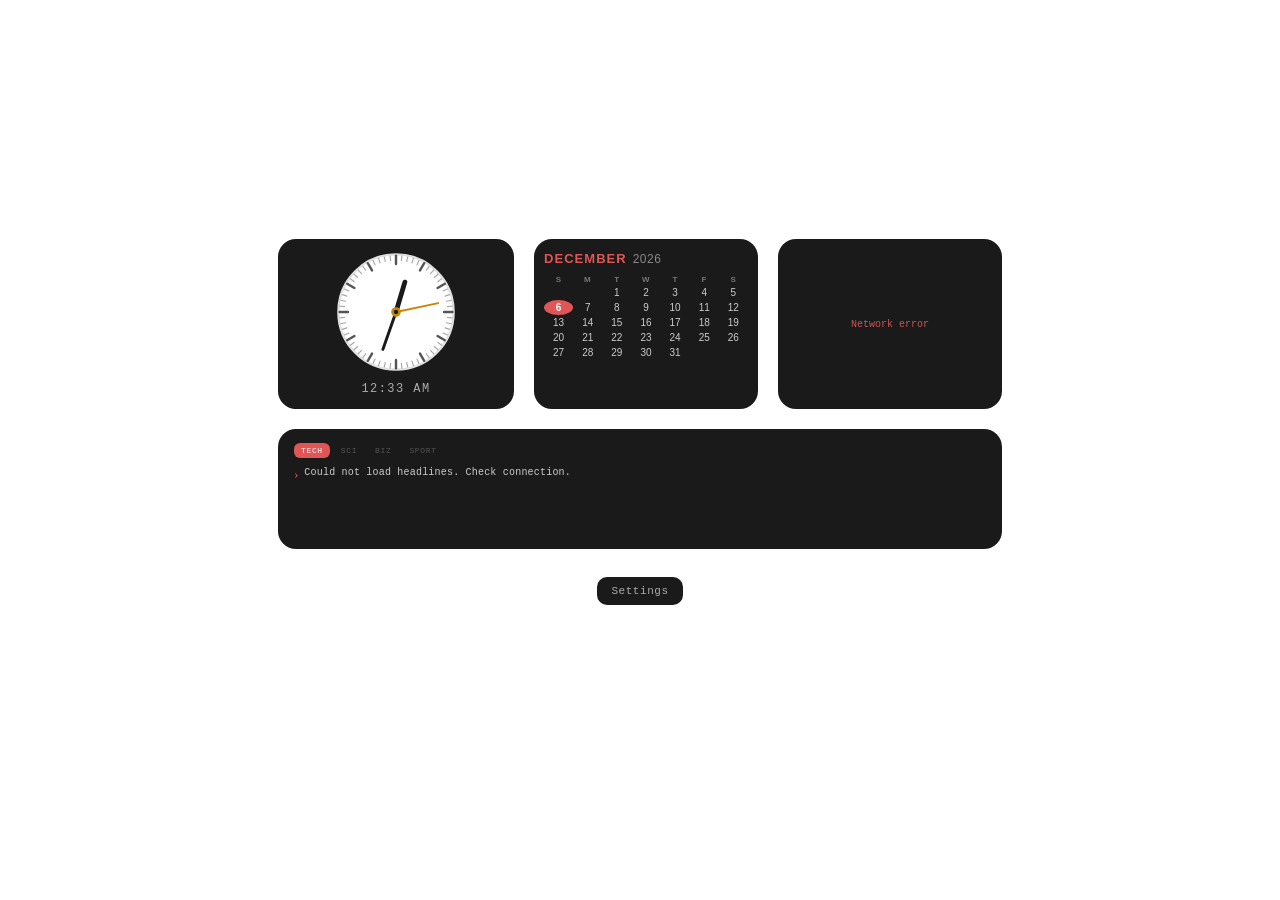
==== dash.html @ 5cb24da2 "Update dash.html" ====
<!doctype html>
<html lang="en">
<head>
<meta charset="UTF-8">
<meta name="viewport" content="width=device-width, initial-scale=1.0, maximum-scale=1.0, user-scalable=no">
<title>Kindle Dashboard</title>
<style>
  * { margin: 0; padding: 0; -webkit-box-sizing: border-box; box-sizing: border-box; }

  body {
    background: #ffffff;
    font-family: Georgia, 'Times New Roman', serif;
    min-height: 100%;
    overflow: hidden;
  }

  /* Rotation wrapper */
  #rotation-wrapper {
    width: 100%;
    height: 100%;
    display: -webkit-box;
    display: -webkit-flex;
    display: flex;
    -webkit-box-align: center;
    -webkit-align-items: center;
    align-items: center;
    -webkit-box-pack: center;
    -webkit-justify-content: center;
    justify-content: center;
  }

  #rotation-wrapper.rotate-90  { -webkit-transform: rotate(90deg);  transform: rotate(90deg); }
  #rotation-wrapper.rotate-180 { -webkit-transform: rotate(180deg); transform: rotate(180deg); }
  #rotation-wrapper.rotate-270 { -webkit-transform: rotate(270deg); transform: rotate(270deg); }

  /* Grid layout — use table-based fallback friendly display */
  .dashboard {
    display: -webkit-box;
    display: -webkit-flex;
    display: flex;
    -webkit-flex-wrap: wrap;
    flex-wrap: wrap;
    gap: 20px;
    padding: 18px 18px 70px 18px;
    max-width: 760px;
    width: 100%;
  }

  /* Top row: 3 equal cards */
  .top-row {
    display: -webkit-box;
    display: -webkit-flex;
    display: flex;
    -webkit-flex-direction: row;
    flex-direction: row;
    gap: 20px;
    width: 100%;
  }

  /* Card base */
  .card {
    background: #1a1a1a;
    border-radius: 18px;
    padding: 16px;
    display: -webkit-box;
    display: -webkit-flex;
    display: flex;
    -webkit-flex-direction: column;
    flex-direction: column;
    -webkit-box-align: center;
    -webkit-align-items: center;
    align-items: center;
    -webkit-box-pack: center;
    -webkit-justify-content: center;
    justify-content: center;
    color: #ffffff;
    position: relative;
    overflow: hidden;
  }

  /* ============ CLOCK ============ */
  .clock-card {
    -webkit-box-flex: 1;
    -webkit-flex: 1 1 0;
    flex: 1 1 0;
    /* fixed height instead of aspect-ratio (not supported on Kindle WebKit) */
    height: 170px;
  }

  .clock-face {
    width: 120px;
    height: 120px;
    position: relative;
  }

  .clock-face svg {
    width: 120px;
    height: 120px;
    display: block;
  }

  .time-label {
    margin-top: 10px;
    font-size: 12px;
    letter-spacing: 0.12em;
    color: #aaaaaa;
    font-family: 'Courier New', monospace;
  }

  /* ============ CALENDAR ============ */
  .calendar-card {
    -webkit-box-flex: 1;
    -webkit-flex: 1 1 0;
    flex: 1 1 0;
    height: 170px;
    padding: 12px 10px;
    -webkit-box-align: start;
    -webkit-align-items: flex-start;
    align-items: flex-start;
    -webkit-box-pack: start;
    -webkit-justify-content: flex-start;
    justify-content: flex-start;
  }

  .cal-header {
    display: -webkit-box;
    display: -webkit-flex;
    display: flex;
    -webkit-box-align: baseline;
    -webkit-align-items: baseline;
    align-items: baseline;
    gap: 6px;
    margin-bottom: 8px;
    width: 100%;
  }
  .cal-month {
    font-size: 13px;
    font-weight: bold;
    color: #e05555;
    letter-spacing: 0.08em;
    font-family: Helvetica, Arial, sans-serif;
  }
  .cal-year {
    font-size: 12px;
    color: #888888;
    letter-spacing: 0.04em;
    font-family: Helvetica, Arial, sans-serif;
    font-weight: 300;
  }

  .cal-grid {
    display: -webkit-box;
    display: -webkit-flex;
    display: flex;
    -webkit-flex-wrap: wrap;
    flex-wrap: wrap;
    width: 100%;
  }
  .cal-day-name {
    width: 14.28%;
    text-align: center;
    font-size: 8px;
    color: #777777;
    font-family: Helvetica, Arial, sans-serif;
    letter-spacing: 0.06em;
    padding: 1px 0;
    font-weight: 600;
  }
  .cal-day {
    width: 14.28%;
    text-align: center;
    font-size: 10px;
    color: #cccccc;
    font-family: Helvetica, Arial, sans-serif;
    padding: 2px 0;
    font-weight: 400;
  }
  .cal-day.today {
    background: #e05555;
    color: #ffffff;
    font-weight: bold;
    border-radius: 50%;
  }
  .cal-day.empty { color: transparent; }
  .cal-day.other-month { color: #444444; }

  /* ============ WEATHER ============ */
  .weather-card {
    -webkit-box-flex: 1;
    -webkit-flex: 1 1 0;
    flex: 1 1 0;
    height: 170px;
    gap: 4px;
    padding: 12px 10px;
  }

  .weather-city {
    font-size: 10px;
    color: #888888;
    letter-spacing: 0.08em;
    text-transform: uppercase;
    font-family: 'Courier New', monospace;
    text-align: center;
  }
  /* ASCII-art weather icon — works on all renderers */
  .weather-icon {
    font-size: 22px;
    line-height: 1;
    margin: 3px 0;
    font-family: 'Courier New', monospace;
    color: #ffffff;
    text-align: center;
    letter-spacing: -0.05em;
  }
  .weather-temp {
    font-size: 26px;
    font-weight: bold;
    color: #ffffff;
    font-family: Georgia, serif;
    letter-spacing: -0.02em;
  }
  .weather-desc {
    font-size: 9px;
    color: #aaaaaa;
    text-align: center;
    font-family: 'Courier New', monospace;
    letter-spacing: 0.05em;
    text-transform: uppercase;
  }
  .weather-meta {
    display: -webkit-box;
    display: -webkit-flex;
    display: flex;
    -webkit-flex-wrap: wrap;
    flex-wrap: wrap;
    gap: 4px;
    margin-top: 4px;
    width: 100%;
  }
  .weather-meta-item {
    -webkit-box-flex: 1;
    -webkit-flex: 1 1 40%;
    flex: 1 1 40%;
    font-size: 8px;
    color: #dbdbdb;
    font-family: 'Courier New', monospace;
    text-align: center;
    letter-spacing: 0.03em;
    background: #222222;
    border-radius: 6px;
    padding: 4px 3px;
  }
  .weather-meta-item.full {
    -webkit-box-flex: 1;
    -webkit-flex: 1 1 100%;
    flex: 1 1 100%;
  }
  .weather-meta-item span {
    display: block;
    color: #cccccc;
    font-size: 9px;
    margin-top: 1px;
  }
  .weather-loading, .weather-error {
    font-size: 10px;
    color: #666;
    font-family: 'Courier New', monospace;
    text-align: center;
  }
  .weather-error { color: #cc5555; }

  /* ============ NEWS PANEL ============ */
  .news-card {
    width: 100%;
    border-radius: 18px;
    background: #1a1a1a;
    padding: 14px 16px;
    display: -webkit-box;
    display: -webkit-flex;
    display: flex;
    -webkit-flex-direction: column;
    flex-direction: column;
    gap: 8px;
    min-height: 120px;
    position: relative;
    overflow: hidden;
  }

  .news-header {
    display: -webkit-box;
    display: -webkit-flex;
    display: flex;
    -webkit-box-align: center;
    -webkit-align-items: center;
    align-items: center;
    -webkit-box-pack: justify;
    -webkit-justify-content: space-between;
    justify-content: space-between;
    width: 100%;
  }

  .news-category-tabs {
    display: -webkit-box;
    display: -webkit-flex;
    display: flex;
    gap: 4px;
    -webkit-flex-wrap: wrap;
    flex-wrap: wrap;
  }

  .news-tab {
    font-family: 'Courier New', monospace;
    font-size: 8px;
    letter-spacing: 0.08em;
    text-transform: uppercase;
    padding: 3px 7px;
    border-radius: 6px;
    color: #555;
    cursor: pointer;
    border: none;
    background: transparent;
    -webkit-appearance: none;
    appearance: none;
    -webkit-tap-highlight-color: transparent;
  }
  .news-tab.active {
    background: #e05555;
    color: #fff;
  }

  .news-countdown {
    font-family: 'Courier New', monospace;
    font-size: 9px;
    color: #444;
    letter-spacing: 0.06em;
  }

  .news-items {
    display: -webkit-box;
    display: -webkit-flex;
    display: flex;
    -webkit-flex-direction: column;
    flex-direction: column;
    gap: 6px;
    -webkit-box-flex: 1;
    -webkit-flex: 1;
    flex: 1;
  }

  /* No opacity/transform animation — Kindle e-ink renders transitions poorly */
  .news-item {
    display: -webkit-box;
    display: -webkit-flex;
    display: flex;
    -webkit-box-align: start;
    -webkit-align-items: flex-start;
    align-items: flex-start;
    gap: 6px;
  }

  .news-bullet {
    font-size: 13px;
    color: #e05555;
    margin-top: 0px;
    -webkit-flex-shrink: 0;
    flex-shrink: 0;
  }

  .news-text {
    font-family: 'Courier New', monospace;
    font-size: 10px;
    color: #cccccc;
    line-height: 1.4;
    letter-spacing: 0.02em;
  }

  .news-source {
    font-size: 9px;
    color: #555;
    margin-left: 3px;
  }

  .news-status {
    font-family: 'Courier New', monospace;
    font-size: 10px;
    color: #555;
    text-align: center;
    padding: 8px 0;
    letter-spacing: 0.05em;
  }

  .news-progress {
    position: absolute;
    bottom: 0;
    left: 0;
    height: 2px;
    background: #e05555;
    width: 0%;
    border-radius: 0 0 0 18px;
  }

  /* ============ SETTINGS BAR ============ */
  /* position:fixed is broken on Kindle — use sticky in flow instead */
  .settings-bar {
    width: 100%;
    display: -webkit-box;
    display: -webkit-flex;
    display: flex;
    gap: 8px;
    -webkit-box-align: center;
    -webkit-align-items: center;
    align-items: center;
    -webkit-box-pack: center;
    -webkit-justify-content: center;
    justify-content: center;
    padding: 8px 0 4px 0;
  }

  .settings-btn {
    background: #1a1a1a;
    border: none;
    border-radius: 10px;
    color: #aaaaaa;
    font-family: 'Courier New', monospace;
    font-size: 11px;
    padding: 8px 14px;
    cursor: pointer;
    letter-spacing: 0.05em;
    -webkit-appearance: none;
    appearance: none;
    -webkit-tap-highlight-color: transparent;
  }

  /* Settings panel */
  .settings-panel {
    display: none;
    position: absolute;
    top: 0; left: 0; right: 0; bottom: 0;
    background: rgba(0,0,0,0.85);
    z-index: 100;
    -webkit-box-align: center;
    -webkit-align-items: center;
    align-items: center;
    -webkit-box-pack: center;
    -webkit-justify-content: center;
    justify-content: center;
  }
  .settings-panel.open { display: -webkit-box; display: -webkit-flex; display: flex; }

  .settings-box {
    background: #1a1a1a;
    border-radius: 16px;
    padding: 22px 24px;
    min-width: 260px;
    max-width: 320px;
    color: #cccccc;
    font-family: 'Courier New', monospace;
    display: -webkit-box;
    display: -webkit-flex;
    display: flex;
    -webkit-flex-direction: column;
    flex-direction: column;
    gap: 14px;
    max-height: 85%;
    overflow-y: auto;
    -webkit-overflow-scrolling: touch;
  }
  .settings-box h2 {
    font-size: 13px;
    letter-spacing: 0.1em;
    color: #ffffff;
    text-transform: uppercase;
    margin-bottom: 2px;
    font-family: Georgia, serif;
  }
  .settings-box label {
    font-size: 10px;
    letter-spacing: 0.07em;
    color: #777;
    text-transform: uppercase;
    display: block;
    margin-bottom: 4px;
  }
  .settings-box input, .settings-box select {
    width: 100%;
    background: #2a2a2a;
    border: 1px solid #333;
    border-radius: 7px;
    color: #cccccc;
    font-family: 'Courier New', monospace;
    font-size: 13px;
    padding: 7px 10px;
    outline: none;
    -webkit-appearance: none;
    appearance: none;
  }
  .settings-save {
    background: #e05555;
    border: none;
    border-radius: 8px;
    color: #fff;
    font-family: 'Courier New', monospace;
    font-size: 12px;
    letter-spacing: 0.08em;
    padding: 9px;
    cursor: pointer;
    text-transform: uppercase;
    width: 100%;
    -webkit-appearance: none;
    appearance: none;
  }
  .settings-close {
    background: #2a2a2a;
    border: none;
    border-radius: 8px;
    color: #aaa;
    font-family: 'Courier New', monospace;
    font-size: 12px;
    letter-spacing: 0.06em;
    padding: 9px;
    cursor: pointer;
    text-transform: uppercase;
    width: 100%;
    -webkit-appearance: none;
    appearance: none;
  }
  .settings-row {
    display: -webkit-box;
    display: -webkit-flex;
    display: flex;
    gap: 8px;
  }
  .settings-row > * { -webkit-box-flex: 1; -webkit-flex: 1; flex: 1; }

</style>
</head>
<body>

<!-- Wrap everything in a scrollable container so position:fixed isn't needed -->
<div id="page-wrap" style="display:-webkit-flex;display:flex;-webkit-flex-direction:column;flex-direction:column;min-height:100vh;-webkit-box-align:center;-webkit-align-items:center;align-items:center;-webkit-box-pack:center;-webkit-justify-content:center;justify-content:center;">

  <div id="rotation-wrapper">
    <div class="dashboard">

      <div class="top-row">

        <!-- CLOCK -->
        <div class="card clock-card">
          <div class="clock-face" id="clockFace">
            <svg id="clockSvg" viewBox="0 0 100 100" xmlns="http://www.w3.org/2000/svg">
              <circle cx="50" cy="50" r="48" fill="#ffffff" stroke="#e0e0e0" stroke-width="2"/>
              <g id="tickGroup"></g>
              <line id="hourHand"   x1="50" y1="50" x2="50" y2="24" stroke="#1a1a1a" stroke-width="4"   stroke-linecap="round"/>
              <line id="minuteHand" x1="50" y1="50" x2="50" y2="17" stroke="#1a1a1a" stroke-width="2.5" stroke-linecap="round"/>
              <line id="secondHand" x1="50" y1="50" x2="50" y2="14" stroke="#c8860a" stroke-width="1.5" stroke-linecap="round"/>
              <circle cx="50" cy="50" r="4"   fill="#c8860a"/>
              <circle cx="50" cy="50" r="1.8" fill="#1a1a1a"/>
            </svg>
          </div>
          <div class="time-label" id="timeLabel">--:-- --</div>
        </div>

        <!-- CALENDAR -->
        <div class="card calendar-card" id="calendarCard"></div>

        <!-- WEATHER -->
        <div class="card weather-card" id="weatherCard">
          <div class="weather-loading">Loading weather...</div>
        </div>

      </div><!-- /top-row -->

      <!-- NEWS PANEL -->
      <div class="news-card" id="newsCard">
        <div class="news-header">
          <div class="news-category-tabs" id="newsTabs">
            <button class="news-tab active" data-cat="tech">TECH</button>
            <button class="news-tab" data-cat="science">SCI</button>
            <button class="news-tab" data-cat="business">BIZ</button>
            <button class="news-tab" data-cat="sports">SPORT</button>
          </div>
        </div>
        <div class="news-items" id="newsItems">
          <div class="news-status">Loading headlines...</div>
        </div>
        <div class="news-progress" id="newsProgress"></div>
      </div>

      <!-- Settings bar (in-flow, not fixed) -->
      <div class="settings-bar">
        <button class="settings-btn" id="settingsOpenBtn">Settings</button>
      </div>

    </div><!-- /dashboard -->
  </div><!-- /rotation-wrapper -->

  <!-- Settings Panel — absolute inside page-wrap -->
  <div class="settings-panel" id="settingsPanel">
    <div class="settings-box">
      <h2>Dashboard Settings</h2>

      <div>
        <label>City Name</label>
        <input type="text" id="settingCity" placeholder="e.g. Atlanta" />
      </div>

      <div>
        <label>Temperature Unit</label>
        <select id="settingUnit">
          <option value="imperial">Fahrenheit (F)</option>
          <option value="metric">Celsius (C)</option>
        </select>
      </div>

      <div>
        <label>Timezone (UTC offset)</label>
        <select id="settingTimezone">
          <option value="-12">UTC-12 (Baker Island)</option>
          <option value="-11">UTC-11 (American Samoa)</option>
          <option value="-10">UTC-10 (Hawaii)</option>
          <option value="-9">UTC-9 (Alaska)</option>
          <option value="-8">UTC-8 (Pacific Time)</option>
          <option value="-7">UTC-7 (Mountain Time)</option>
          <option value="-6">UTC-6 (Central Time)</option>
          <option value="-5">UTC-5 (Eastern Time)</option>
          <option value="-4">UTC-4 (Atlantic / EDT)</option>
          <option value="-3">UTC-3 (Buenos Aires)</option>
          <option value="-2">UTC-2 (Mid-Atlantic)</option>
          <option value="-1">UTC-1 (Azores)</option>
          <option value="0">UTC+0 (London / GMT)</option>
          <option value="1">UTC+1 (Paris / Berlin)</option>
          <option value="2">UTC+2 (Athens / Cairo)</option>
          <option value="3">UTC+3 (Moscow / Riyadh)</option>
          <option value="3.5">UTC+3:30 (Tehran)</option>
          <option value="4">UTC+4 (Dubai / Baku)</option>
          <option value="4.5">UTC+4:30 (Kabul)</option>
          <option value="5">UTC+5 (Karachi)</option>
          <option value="5.5">UTC+5:30 (India / IST)</option>
          <option value="5.75">UTC+5:45 (Nepal)</option>
          <option value="6">UTC+6 (Dhaka)</option>
          <option value="6.5">UTC+6:30 (Yangon)</option>
          <option value="7">UTC+7 (Bangkok)</option>
          <option value="8">UTC+8 (China / Singapore)</option>
          <option value="9">UTC+9 (Tokyo / Seoul)</option>
          <option value="9.5">UTC+9:30 (Adelaide)</option>
          <option value="10">UTC+10 (Sydney)</option>
          <option value="11">UTC+11 (Solomon Islands)</option>
          <option value="12">UTC+12 (Auckland / Fiji)</option>
        </select>
      </div>

      <div>
        <label>Page Rotation</label>
        <select id="settingRotation">
          <option value="0">Normal (0 deg)</option>
          <option value="90">90 deg Clockwise</option>
          <option value="180">Upside Down (180 deg)</option>
          <option value="270">90 deg Counter-Clockwise</option>
        </select>
      </div>

      <br>
      <div class="settings-row">
        <button class="settings-save" id="settingsSaveBtn">Save</button>
        <button class="settings-close" id="settingsCloseBtn">Cancel</button>
      </div>
    </div>
  </div>

</div><!-- /page-wrap -->

<script>
// ─── COMPAT HELPERS ──────────────────────────────────────────────────────────
// Avoid arrow functions and const/let where Kindle WebKit may choke.
// Use var everywhere, classic function declarations, no template literals.

// Safe localStorage wrapper (may be blocked on Kindle)
var storage = (function() {
  try {
    localStorage.setItem('__test__', '1');
    localStorage.removeItem('__test__');
    return localStorage;
  } catch(e) {
    // Fallback: in-memory store
    var mem = {};
    return {
      getItem: function(k) { return mem[k] !== undefined ? mem[k] : null; },
      setItem: function(k, v) { mem[k] = String(v); },
      removeItem: function(k) { delete mem[k]; }
    };
  }
})();

// ─── STORAGE ─────────────────────────────────────────────────────────────────
var STORAGE_KEY = 'kindle_dashboard_v2';

function loadPrefs() {
  try {
    var raw = storage.getItem(STORAGE_KEY);
    return raw ? JSON.parse(raw) : {};
  } catch(e) { return {}; }
}
function savePrefs(obj) {
  try { storage.setItem(STORAGE_KEY, JSON.stringify(obj)); } catch(e) {}
}

var prefs = loadPrefs();
if (!prefs.city)              prefs.city     = 'Atlanta';
if (!prefs.unit)              prefs.unit     = 'imperial';
if (!prefs.rotation)          prefs.rotation = '0';
if (prefs.tzOffset === undefined) prefs.tzOffset = -5;

// ─── SETTINGS UI ─────────────────────────────────────────────────────────────
function openSettings() {
  document.getElementById('settingCity').value     = prefs.city;
  document.getElementById('settingUnit').value     = prefs.unit;
  document.getElementById('settingRotation').value = prefs.rotation;
  document.getElementById('settingTimezone').value = String(prefs.tzOffset);
  document.getElementById('settingsPanel').className = 'settings-panel open';
}
function closeSettings() {
  document.getElementById('settingsPanel').className = 'settings-panel';
}
function saveSettings() {
  prefs.city     = document.getElementById('settingCity').value || 'Atlanta';
  prefs.unit     = document.getElementById('settingUnit').value;
  prefs.rotation = document.getElementById('settingRotation').value;
  prefs.tzOffset = parseFloat(document.getElementById('settingTimezone').value);
  savePrefs(prefs);
  closeSettings();
  applyRotation();
  fetchWeather();
}

document.getElementById('settingsOpenBtn').onclick  = openSettings;
document.getElementById('settingsSaveBtn').onclick  = saveSettings;
document.getElementById('settingsCloseBtn').onclick = closeSettings;

// ─── ROTATION ────────────────────────────────────────────────────────────────
var rotations = ['0','90','180','270'];
function applyRotation() {
  var w = document.getElementById('rotation-wrapper');
  w.className = '';
  if (prefs.rotation !== '0') w.className = 'rotate-' + prefs.rotation;
}

// ─── CLOCK ───────────────────────────────────────────────────────────────────
(function buildTicks() {
  var g = document.getElementById('tickGroup');
  for (var i = 0; i < 60; i++) {
    var angle = (i / 60) * 360;
    var isMajor = (i % 5 === 0);
    var rad = (angle - 90) * Math.PI / 180;
    var r1 = isMajor ? 40 : 43;
    var r2 = 47;
    var x1 = 50 + r1 * Math.cos(rad);
    var y1 = 50 + r1 * Math.sin(rad);
    var x2 = 50 + r2 * Math.cos(rad);
    var y2 = 50 + r2 * Math.sin(rad);
    var line = document.createElementNS('http://www.w3.org/2000/svg', 'line');
    line.setAttribute('x1', x1); line.setAttribute('y1', y1);
    line.setAttribute('x2', x2); line.setAttribute('y2', y2);
    line.setAttribute('stroke', isMajor ? '#555555' : '#aaaaaa');
    line.setAttribute('stroke-width', isMajor ? '2' : '1');
    line.setAttribute('stroke-linecap', 'round');
    g.appendChild(line);
  }
})();

function rotateHand(el, deg) {
  el.setAttribute('transform', 'rotate(' + deg + ' 50 50)');
}

function getAdjustedTime() {
  var now = new Date();
  var utcMs = now.getTime() + now.getTimezoneOffset() * 60000;
  var tzMs  = prefs.tzOffset * 3600000;
  return new Date(utcMs + tzMs);
}

function updateClock() {
  var now = getAdjustedTime();
  var s   = now.getSeconds();
  var m   = now.getMinutes();
  var h   = now.getHours() % 12;

  rotateHand(document.getElementById('secondHand'), s * 6);
  rotateHand(document.getElementById('minuteHand'), m * 6 + s * 0.1);
  rotateHand(document.getElementById('hourHand'),   h * 30 + m * 0.5);

  var hr = now.getHours();
  var ampm = hr >= 12 ? 'PM' : 'AM';
  if (hr > 12) hr -= 12;
  if (hr === 0) hr = 12;
  var mm = m < 10 ? '0' + m : String(m);
  document.getElementById('timeLabel').textContent = hr + ':' + mm + ' ' + ampm;
}

setInterval(updateClock, 1000);
updateClock();

// ─── CALENDAR ────────────────────────────────────────────────────────────────
function buildCalendar() {
  var now   = getAdjustedTime();
  var year  = now.getFullYear();
  var month = now.getMonth();
  var today = now.getDate();
  var monthNames = ['JANUARY','FEBRUARY','MARCH','APRIL','MAY','JUNE',
                    'JULY','AUGUST','SEPTEMBER','OCTOBER','NOVEMBER','DECEMBER'];
  var dayNames = ['S','M','T','W','T','F','S'];
  var firstDay  = new Date(year, month, 1).getDay();
  var daysInMonth = new Date(year, month + 1, 0).getDate();

  var html = '<div class="cal-header"><span class="cal-month">'
    + monthNames[month] + '</span><span class="cal-year">' + year + '</span></div>'
    + '<div class="cal-grid">';

  for (var di = 0; di < dayNames.length; di++) {
    html += '<div class="cal-day-name">' + dayNames[di] + '</div>';
  }
  for (var i = 0; i < firstDay; i++) {
    html += '<div class="cal-day empty"></div>';
  }
  for (var d = 1; d <= daysInMonth; d++) {
    html += '<div class="cal-day' + (d === today ? ' today' : '') + '">' + d + '</div>';
  }
  var remainder = (firstDay + daysInMonth) % 7;
  if (remainder > 0) {
    for (var j = 0; j < (7 - remainder); j++) {
      html += '<div class="cal-day other-month"></div>';
    }
  }
  html += '</div>';
  document.getElementById('calendarCard').innerHTML = html;
}
buildCalendar();

// ─── WEATHER ─────────────────────────────────────────────────────────────────
var API_KEY = '0264a07ef00385ae3a6ea69858c85c52';

// Text-based weather icons — emoji are unreliable on Kindle e-ink
var weatherIcons = {
  'Clear':        '☀️',
  'Clouds':       '☁️',
  'Rain':         '🌧️',
  'Drizzle':      '🌦️',
  'Thunderstorm': '⛈️',
  'Snow':         '❄️',
  'Mist':         '🌫️',
  'Fog':          '🌫️',
  'Haze':         '🌁',
  'Smoke':        '🌫️',
  'Dust':         '💨',
  'Sand':         '💨',
  'Ash':          '🌋',
  'Squall':       '💨',
  'Tornado':      '🌪️'
};

function fetchWeather() {
  var card = document.getElementById('weatherCard');
  var unit = prefs.unit;
  var unitSymbol = unit === 'imperial' ? 'F' : 'C';
  card.innerHTML = '<div class="weather-loading">Fetching weather...</div>';

  var url = 'https://api.openweathermap.org/data/2.5/weather?q='
    + encodeURIComponent(prefs.city)
    + '&appid=' + API_KEY
    + '&units=' + unit;

  var xhr = new XMLHttpRequest();
  xhr.open('GET', url, true);
  xhr.timeout = 15000;

  xhr.onreadystatechange = function() {
    if (xhr.readyState !== 4) return;
    if (xhr.status === 200) {
      try {
        var data = JSON.parse(xhr.responseText);
        var main = data.weather[0].main;
        var desc = data.weather[0].description;
        var temp = Math.round(data.main.temp);
        var feelsLike = Math.round(data.main.feels_like);
        var humidity = data.main.humidity;
        var windSpeed = Math.round(data.wind.speed);
        var wind = unit === 'imperial' ? (windSpeed + ' mph') : (windSpeed + ' m/s');
        var icon = weatherIcons[main] || '🌡️';
        card.innerHTML =
          '<div class="weather-city">' + data.name.toUpperCase() + '</div>' +
          '<div class="weather-icon">' + icon + '</div>' +
          '<div class="weather-temp">' + temp + '&deg;' + unitSymbol + '</div>' +
          '<div class="weather-desc">' + desc + '</div>' +
          '<div class="weather-meta">' +
            '<div class="weather-meta-item">FEELS LIKE<span>' + feelsLike + '&deg;' + unitSymbol + '</span></div>' +
            '<div class="weather-meta-item">HUMIDITY<span>' + humidity + '%</span></div>' +
            '<div class="weather-meta-item full">WIND<span>' + wind + '</span></div>' +
          '</div>';
      } catch(e) {
        card.innerHTML = '<div class="weather-error">Parse error</div>';
      }
    } else if (xhr.status === 404) {
      card.innerHTML = '<div class="weather-error">City not found</div>';
    } else if (xhr.status === 401) {
      card.innerHTML = '<div class="weather-error">Invalid API key</div>';
    } else {
      card.innerHTML = '<div class="weather-error">Error ' + xhr.status + '</div>';
    }
  };
  xhr.ontimeout = function() { card.innerHTML = '<div class="weather-error">Timed out</div>'; };
  xhr.onerror   = function() { card.innerHTML = '<div class="weather-error">Network error</div>'; };
  xhr.send();
}
fetchWeather();
setInterval(fetchWeather, 10 * 60 * 1000);

// ─── NEWS ─────────────────────────────────────────────────────────────────────
var NEWS_ROTATE_MS  = 5 * 60 * 1000;
var NEWS_CATEGORIES = ['tech', 'science', 'business', 'sports'];

var newsCache = {};
var newsCurrentCat = 'tech';
var newsRotateTimer = null;
var newsCatIndex = 0;
var newsCountdownInterval = null;
var newsRotateAt = 0;

var newsFeeds = {
  tech:     'https://news.google.com/rss/search?q=technology&hl=en-US&gl=US&ceid=US:en',
  science:  'https://news.google.com/rss/search?q=science&hl=en-US&gl=US&ceid=US:en',
  business: 'https://news.google.com/rss/search?q=business&hl=en-US&gl=US&ceid=US:en',
  sports:   'https://news.google.com/rss/search?q=sports&hl=en-US&gl=US&ceid=US:en'
};

// Manual XML item parser — DOMParser('text/xml') is unreliable on Kindle WebKit
function parseRssItems(xml) {
  var results = [];
  // Find all <item>...</item> blocks
  var itemRe = /<item[\s>][\s\S]*?<\/item>/gi;
  var items = xml.match(itemRe);
  if (!items) return results;
  for (var i = 0; i < Math.min(items.length, 4); i++) {
    var block = items[i];
    // Extract <title>...</title> (handles CDATA)
    var titleMatch = block.match(/<title>(?:<!\[CDATA\[)?([\s\S]*?)(?:\]\]>)?<\/title>/i);
    var raw = titleMatch ? titleMatch[1].replace(/&amp;/g,'&').replace(/&lt;/g,'<').replace(/&gt;/g,'>').replace(/&quot;/g,'"').trim() : 'Untitled';
    var dashIdx = raw.lastIndexOf(' - ');
    results.push({
      title:  dashIdx > 0 ? raw.slice(0, dashIdx) : raw,
      source: dashIdx > 0 ? raw.slice(dashIdx + 3) : ''
    });
  }
  return results;
}

// XHR-based fetch with two CORS proxies; no async/await
function fetchWithProxyXhr(feedUrl, callback) {
  var encoded = encodeURIComponent(feedUrl);
  var proxies = [
    { url: 'https://api.allorigins.win/get?url=' + encoded, json: true },
    { url: 'https://corsproxy.io/?url=' + encoded,          json: false }
  ];
  var tried = 0;

  function tryNext() {
    if (tried >= proxies.length) { callback(null); return; }
    var proxy = proxies[tried++];
    var xhr = new XMLHttpRequest();
    xhr.open('GET', proxy.url, true);
    xhr.timeout = 12000;
    xhr.onreadystatechange = function() {
      if (xhr.readyState !== 4) return;
      if (xhr.status === 200) {
        var text = xhr.responseText;
        try {
          if (proxy.json) {
            var data = JSON.parse(text);
            if (data && data.contents) { callback(data.contents); return; }
          } else {
            if (text.indexOf('<rss') !== -1 || text.indexOf('<feed') !== -1) {
              callback(text); return;
            }
          }
        } catch(e) {}
        tryNext();
      } else {
        tryNext();
      }
    };
    xhr.ontimeout = tryNext;
    xhr.onerror   = tryNext;
    xhr.send();
  }
  tryNext();
}

function fetchNewsCategory(cat, callback) {
  if (newsCache[cat]) { callback(newsCache[cat]); return; }

  fetchWithProxyXhr(newsFeeds[cat], function(xml) {
    if (!xml) {
      callback([{ title: 'Could not load headlines. Check connection.', source: '' }]);
      return;
    }
    var headlines = parseRssItems(xml);
    if (headlines.length === 0) {
      headlines = [{ title: 'No headlines available right now.', source: '' }];
    }
    newsCache[cat] = headlines;
    callback(headlines);
  });
}

function renderNewsItems(headlines) {
  var container = document.getElementById('newsItems');
  if (!headlines || headlines.length === 0) {
    container.innerHTML = '<div class="news-status">No headlines available</div>';
    return;
  }
  var html = '';
  for (var i = 0; i < headlines.length; i++) {
    var h = headlines[i];
    var title  = typeof h === 'object' ? h.title  : h;
    var source = typeof h === 'object' ? h.source : '';
    html += '<div class="news-item">'
      + '<span class="news-bullet">&#8250;</span>'
      + '<span class="news-text">' + title
      + (source ? '<span class="news-source">-- ' + source + '</span>' : '')
      + '</span></div>';
  }
  container.innerHTML = html;
}

function showNewsCategory(cat) {
  newsCurrentCat = cat;

  // Update tab UI
  var tabs = document.getElementById('newsTabs').getElementsByTagName('button');
  for (var i = 0; i < tabs.length; i++) {
    tabs[i].className = tabs[i].getAttribute('data-cat') === cat
      ? 'news-tab active' : 'news-tab';
  }

  if (!newsCache[cat]) {
    document.getElementById('newsItems').innerHTML =
      '<div class="news-status">Fetching ' + cat + ' headlines...</div>';
  }

  fetchNewsCategory(cat, function(headlines) {
    if (newsCurrentCat === cat) renderNewsItems(headlines);
  });
}

function startNewsRotation() {
  if (newsRotateTimer)       clearInterval(newsRotateTimer);
  if (newsCountdownInterval) clearInterval(newsCountdownInterval);

  newsRotateAt = Date.now() + NEWS_ROTATE_MS;
  startCountdown();

  newsRotateTimer = setInterval(function() {
    newsCatIndex = (newsCatIndex + 1) % NEWS_CATEGORIES.length;
    var nextCat = NEWS_CATEGORIES[newsCatIndex];
    showNewsCategory(nextCat);
    newsRotateAt = Date.now() + NEWS_ROTATE_MS;
    // Pre-fetch next
    var afterNext = NEWS_CATEGORIES[(newsCatIndex + 1) % NEWS_CATEGORIES.length];
    fetchNewsCategory(afterNext, function() {});
  }, NEWS_ROTATE_MS);
}

function startCountdown() {
  if (newsCountdownInterval) clearInterval(newsCountdownInterval);
  var progress = document.getElementById('newsProgress');

  newsCountdownInterval = setInterval(function() {
    var remaining = Math.max(0, newsRotateAt - Date.now());
    var pct = ((NEWS_ROTATE_MS - remaining) / NEWS_ROTATE_MS) * 100;
    progress.style.width = pct + '%';
  }, 1000);
}

// Tab click handlers (use onclick attribute since addEventListener may be flaky on old WebKit)
var tabs = document.getElementById('newsTabs').getElementsByTagName('button');
for (var ti = 0; ti < tabs.length; ti++) {
  (function(btn) {
    btn.onclick = function() {
      var cat = btn.getAttribute('data-cat');
      newsCatIndex = NEWS_CATEGORIES.indexOf(cat);
      showNewsCategory(cat);
      newsRotateAt = Date.now() + NEWS_ROTATE_MS;
      var progress = document.getElementById('newsProgress');
      progress.style.width = '0%';
    };
  })(tabs[ti]);
}

// Init news
showNewsCategory('tech');
// Stagger so the first request isn't competing
setTimeout(startNewsRotation, 500);
setTimeout(function() { fetchNewsCategory('science',  function(){}); }, 2000);
setTimeout(function() { fetchNewsCategory('business', function(){}); }, 3500);
setTimeout(function() { fetchNewsCategory('sports',   function(){}); }, 5000);
// Refresh caches every hour
setInterval(function() { newsCache = {}; }, 60 * 60 * 1000);

// ─── INIT ─────────────────────────────────────────────────────────────────────
applyRotation();
</script>
</body>
</html>
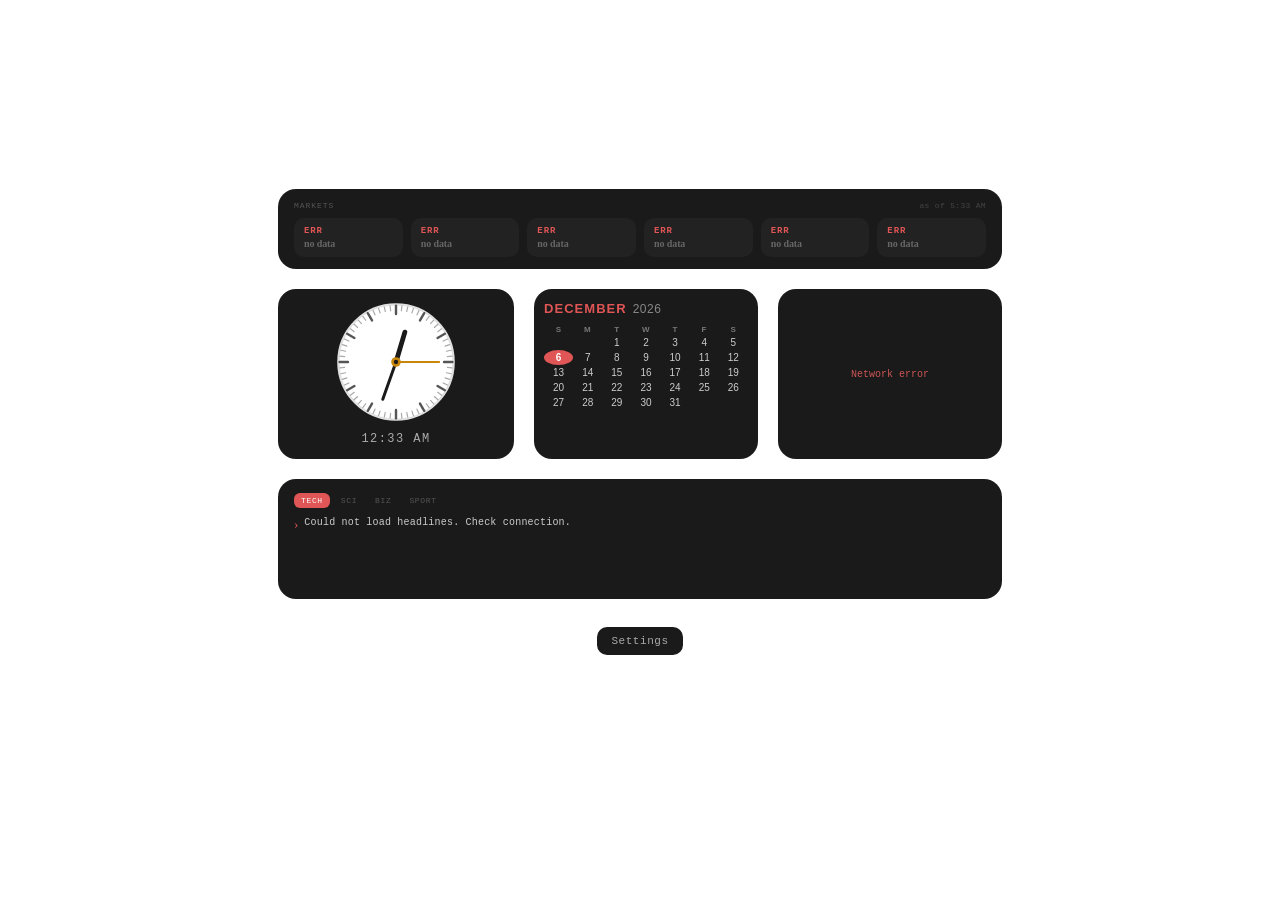
==== commit 29bf3422: "Update dash.html" ====
--- a/dash.html
+++ b/dash.html
@@ -269,6 +269,120 @@
   }
   .weather-error { color: #cc5555; }
 
+  /* ============ STOCKS PANEL ============ */
+  .stocks-card {
+    width: 100%;
+    border-radius: 18px;
+    background: #1a1a1a;
+    padding: 12px 16px;
+    display: -webkit-box;
+    display: -webkit-flex;
+    display: flex;
+    -webkit-flex-direction: column;
+    flex-direction: column;
+    gap: 6px;
+    position: relative;
+    overflow: hidden;
+  }
+
+  .stocks-header {
+    display: -webkit-box;
+    display: -webkit-flex;
+    display: flex;
+    -webkit-box-align: center;
+    -webkit-align-items: center;
+    align-items: center;
+    -webkit-box-pack: justify;
+    -webkit-justify-content: space-between;
+    justify-content: space-between;
+    width: 100%;
+    margin-bottom: 2px;
+  }
+
+  .stocks-title {
+    font-family: 'Courier New', monospace;
+    font-size: 8px;
+    letter-spacing: 0.12em;
+    text-transform: uppercase;
+    color: #555555;
+  }
+
+  .stocks-updated {
+    font-family: 'Courier New', monospace;
+    font-size: 8px;
+    color: #444444;
+    letter-spacing: 0.04em;
+  }
+
+  .stocks-row {
+    display: -webkit-box;
+    display: -webkit-flex;
+    display: flex;
+    -webkit-flex-direction: row;
+    flex-direction: row;
+    gap: 8px;
+    -webkit-flex-wrap: wrap;
+    flex-wrap: wrap;
+  }
+
+  .stock-item {
+    -webkit-box-flex: 1;
+    -webkit-flex: 1 1 0;
+    flex: 1 1 0;
+    background: #222222;
+    border-radius: 10px;
+    padding: 8px 10px;
+    display: -webkit-box;
+    display: -webkit-flex;
+    display: flex;
+    -webkit-flex-direction: column;
+    flex-direction: column;
+    gap: 2px;
+  }
+
+  .stock-ticker {
+    font-family: 'Courier New', monospace;
+    font-size: 9px;
+    font-weight: bold;
+    color: #aaaaaa;
+    letter-spacing: 0.1em;
+    text-transform: uppercase;
+  }
+
+  .stock-price {
+    font-family: Georgia, serif;
+    font-size: 14px;
+    font-weight: bold;
+    color: #ffffff;
+    letter-spacing: -0.01em;
+  }
+
+  .stock-change {
+    font-family: 'Courier New', monospace;
+    font-size: 9px;
+    letter-spacing: 0.03em;
+  }
+
+  .stock-change.up   { color: #55cc88; }
+  .stock-change.down { color: #e05555; }
+  .stock-change.flat { color: #888888; }
+
+  .stock-dollar {
+    font-family: 'Courier New', monospace;
+    font-size: 8px;
+    color: #9c9c9c;
+    letter-spacing: 0.02em;
+  }
+
+  .stocks-status {
+    font-family: 'Courier New', monospace;
+    font-size: 10px;
+    color: #ffffff;
+    text-align: center;
+    padding: 6px 0;
+    letter-spacing: 0.05em;
+  }
+
   /* ============ NEWS PANEL ============ */
   .news-card {
     width: 100%;
@@ -541,6 +655,17 @@
 
   <div id="rotation-wrapper">
     <div class="dashboard">
+
+      <!-- STOCKS PANEL -->
+      <div class="stocks-card" id="stocksCard">
+        <div class="stocks-header">
+          <div class="stocks-title">Markets</div>
+          <div class="stocks-updated" id="stocksUpdated"></div>
+        </div>
+        <div class="stocks-row" id="stocksRow">
+          <div class="stocks-status">Loading markets...</div>
+        </div>
+      </div>
 
       <div class="top-row">
 
@@ -913,6 +1038,148 @@
 fetchWeather();
 setInterval(fetchWeather, 10 * 60 * 1000);
 
+// ─── STOCKS ───────────────────────────────────────────────────────────────────
+var STOCK_SYMBOLS = ['^GSPC', '^DJI', '^IXIC', 'AAPL', 'TSLA', 'NVDA'];
+var STOCK_LABELS  = { '^GSPC': 'S&P 500', '^DJI': 'DOW', '^IXIC': 'NASDAQ',
+                      'AAPL': 'AAPL', 'TSLA': 'TSLA', 'NVDA': 'NVDA' };
+
+// Parse Yahoo Finance JSON — handles both v8 chart and quote endpoints
+function parseYahooJson(text) {
+  var data = JSON.parse(text);
+
+  // ── v8/finance/chart response ──────────────────────────────────────────────
+  if (data && data.chart && data.chart.result && data.chart.result.length) {
+    var meta  = data.chart.result[0].meta;
+    if (!meta) throw new Error('no meta');
+    var price = meta.regularMarketPrice;
+    var prev  = meta.chartPreviousClose || meta.previousClose || meta.regularMarketPreviousClose;
+    if (!price || !prev) throw new Error('missing price/prev');
+    return { price: price, prev: prev };
+  }
+
+  // ── v7/finance/quote response ──────────────────────────────────────────────
+  if (data && data.quoteResponse && data.quoteResponse.result && data.quoteResponse.result.length) {
+    var q     = data.quoteResponse.result[0];
+    var price = q.regularMarketPrice;
+    var prev  = q.regularMarketPreviousClose;
+    if (!price || !prev) throw new Error('missing price/prev');
+    return { price: price, prev: prev };
+  }
+
+  // ── allorigins wrapper: {contents: "..."} ──────────────────────────────────
+  if (data && data.contents) {
+    return parseYahooJson(data.contents);   // recurse once on the inner JSON
+  }
+
+  throw new Error('unrecognised response shape');
+}
+
+// Fetch one symbol using multiple proxies + two Yahoo Finance endpoints
+function fetchOneTicker(symbol, callback) {
+  var enc      = encodeURIComponent(symbol);
+  var chartUrl = 'https://query1.finance.yahoo.com/v8/finance/chart/'  + enc + '?range=1d&interval=1d&includePrePost=false';
+  var quoteUrl = 'https://query1.finance.yahoo.com/v7/finance/quote?symbols=' + enc;
+
+  var attempts = [
+    // proxy + chart endpoint
+    { proxyUrl: 'https://corsproxy.io/?url='               + encodeURIComponent(chartUrl), isJson: false },
+    { proxyUrl: 'https://api.allorigins.win/get?url='      + encodeURIComponent(chartUrl), isJson: true  },
+    // proxy + quote endpoint (different structure — parseYahooJson handles it)
+    { proxyUrl: 'https://corsproxy.io/?url='               + encodeURIComponent(quoteUrl), isJson: false },
+    { proxyUrl: 'https://api.allorigins.win/get?url='      + encodeURIComponent(quoteUrl), isJson: true  }
+  ];
+
+  var tried = 0;
+
+  function tryNext() {
+    if (tried >= attempts.length) { callback(null); return; }
+    var attempt = attempts[tried++];
+    var xhr = new XMLHttpRequest();
+    xhr.open('GET', attempt.proxyUrl, true);
+    xhr.timeout = 12000;
+
+    xhr.onreadystatechange = function() {
+      if (xhr.readyState !== 4) return;
+      if (xhr.status === 200) {
+        try {
+          // allorigins returns {contents, status} — parseYahooJson unwraps it
+          var parsed = parseYahooJson(xhr.responseText);
+          var change    = parsed.price - parsed.prev;
+          var changePct = (change / parsed.prev) * 100;
+          callback({ symbol: symbol, price: parsed.price, change: change, changePct: changePct });
+        } catch(e) {
+          tryNext();   // bad parse → try next proxy/endpoint
+        }
+      } else {
+        tryNext();
+      }
+    };
+    xhr.ontimeout = tryNext;
+    xhr.onerror   = tryNext;
+    xhr.send();
+  }
+
+  tryNext();
+}
+
+function renderStockTile(result) {
+  if (!result) return '<div class="stock-item"><div class="stock-ticker" style="color:#e05555">ERR</div><div class="stock-price" style="font-size:10px;color:#666">no data</div></div>';
+  var label     = STOCK_LABELS[result.symbol] || result.symbol;
+  var price     = result.price;
+  var change    = result.change;
+  var changePct = result.changePct;
+  var dir       = change > 0 ? 'up' : (change < 0 ? 'down' : 'flat');
+  var arrow     = change > 0 ? '▲' : (change < 0 ? '▼' : '–');
+  var priceFmt  = price >= 1000
+    ? price.toLocaleString('en-US', {minimumFractionDigits: 2, maximumFractionDigits: 2})
+    : price.toFixed(2);
+  var dollarFmt = (change >= 0 ? '+' : '') + change.toFixed(2);
+  var pctFmt    = (changePct >= 0 ? '+' : '') + changePct.toFixed(2) + '%';
+  // Indices don't have a $ price prefix
+  var isIndex   = result.symbol.charAt(0) === '^';
+  return '<div class="stock-item">' +
+    '<div class="stock-ticker">' + label + '</div>' +
+    '<div class="stock-price">' + (isIndex ? '' : '$') + priceFmt + '</div>' +
+    '<div class="stock-change ' + dir + '">' + arrow + ' ' + pctFmt + '</div>' +
+    '<div class="stock-dollar">' + dollarFmt + '</div>' +
+    '</div>';
+}
+
+function fetchStocks() {
+  var row     = document.getElementById('stocksRow');
+  var updated = document.getElementById('stocksUpdated');
+  row.innerHTML = '<div class="stocks-status">Fetching markets...</div>';
+
+  var results  = [];
+  var fetched  = 0;
+  var total    = STOCK_SYMBOLS.length;
+
+  // Stagger requests slightly so Kindle doesn't choke on 6 simultaneous XHRs
+  for (var i = 0; i < total; i++) {
+    (function(idx, sym) {
+      setTimeout(function() {
+        fetchOneTicker(sym, function(result) {
+          results[idx] = result;
+          fetched++;
+          if (fetched === total) {
+            var html = '';
+            for (var k = 0; k < total; k++) { html += renderStockTile(results[k]); }
+            row.innerHTML = html;
+            var now  = new Date();
+            var h    = now.getHours();
+            var m    = now.getMinutes();
+            var ampm = h >= 12 ? 'PM' : 'AM';
+            h = h % 12 || 12;
+            updated.textContent = 'as of ' + h + ':' + (m < 10 ? '0' : '') + m + ' ' + ampm;
+          }
+        });
+      }, idx * 300);
+    })(i, STOCK_SYMBOLS[i]);
+  }
+}
+fetchStocks();
+setInterval(fetchStocks, 5 * 60 * 1000);
+
 // ─── NEWS ─────────────────────────────────────────────────────────────────────
 var NEWS_ROTATE_MS  = 5 * 60 * 1000;
 var NEWS_CATEGORIES = ['tech', 'science', 'business', 'sports'];
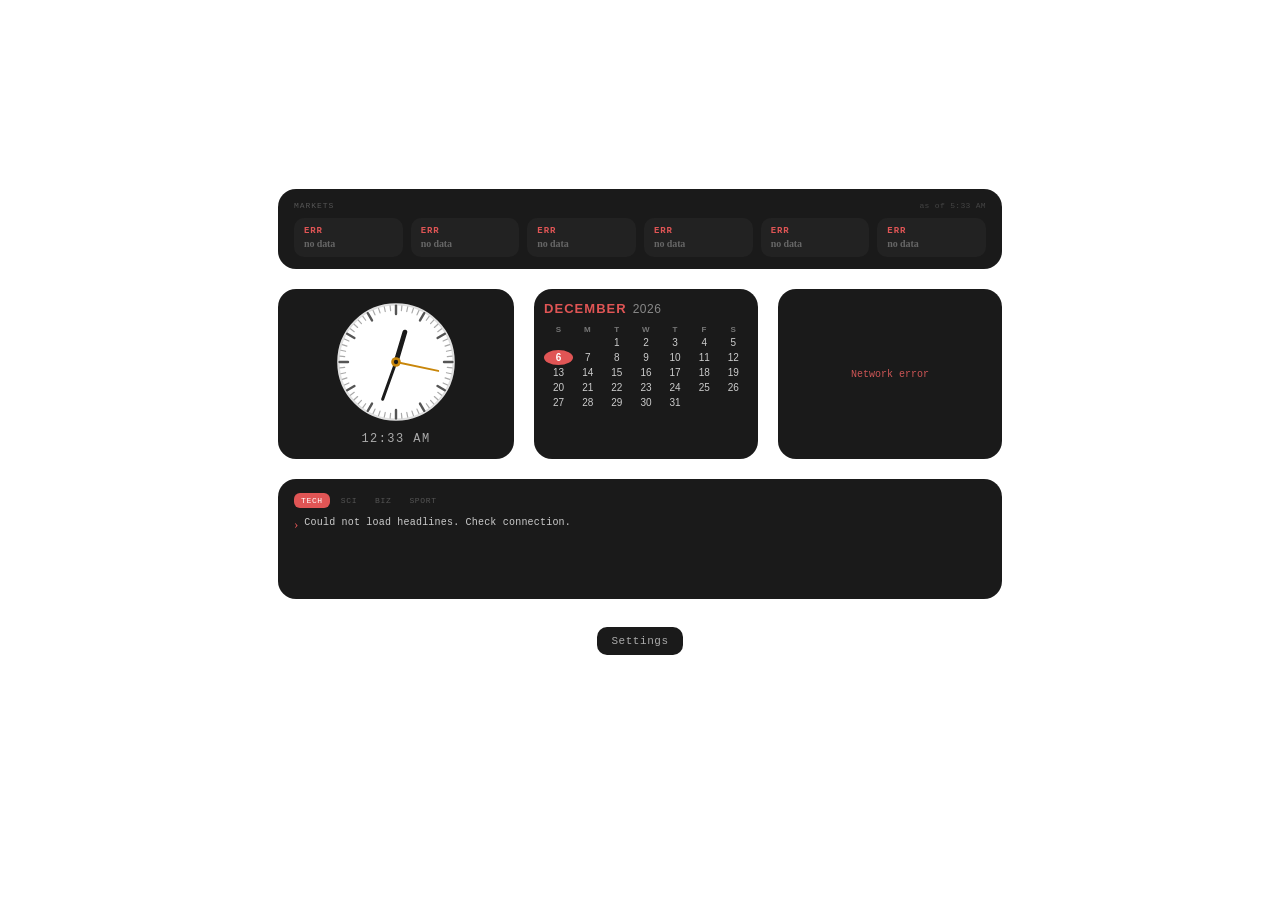
==== commit 35bb2cf1: "Update dash.html" ====
--- a/dash.html
+++ b/dash.html
@@ -504,6 +504,356 @@
   }
 
   .news-progress {
+    position: absolute;
+    bottom: 0;
+    left: 0;
+    height: 2px;
+    background: #e05555;
+    width: 0%;
+    border-radius: 0 0 0 18px;
+  }
+
+  /* ============ SPORTS PANEL ============ */
+  .sports-card {
+    width: 100%;
+    border-radius: 18px;
+    background: #1a1a1a;
+    padding: 14px 16px;
+    display: -webkit-box;
+    display: -webkit-flex;
+    display: flex;
+    -webkit-flex-direction: column;
+    flex-direction: column;
+    gap: 8px;
+    min-height: 120px;
+    position: relative;
+    overflow: hidden;
+  }
+
+  .sports-header {
+    display: -webkit-box;
+    display: -webkit-flex;
+    display: flex;
+    -webkit-box-align: center;
+    -webkit-align-items: center;
+    align-items: center;
+    -webkit-box-pack: justify;
+    -webkit-justify-content: space-between;
+    justify-content: space-between;
+    width: 100%;
+  }
+
+  .sports-title {
+    font-family: 'Courier New', monospace;
+    font-size: 8px;
+    letter-spacing: 0.12em;
+    text-transform: uppercase;
+    color: #555555;
+  }
+
+  .sports-league-label {
+    font-family: 'Courier New', monospace;
+    font-size: 9px;
+    letter-spacing: 0.1em;
+    text-transform: uppercase;
+    color: #e05555;
+    font-weight: bold;
+  }
+
+  .sports-cycle-info {
+    font-family: 'Courier New', monospace;
+    font-size: 8px;
+    color: #444;
+    letter-spacing: 0.04em;
+  }
+
+  /* Container for 3-game display */
+  .sports-games {
+    display: -webkit-box;
+    display: -webkit-flex;
+    display: flex;
+    -webkit-flex-direction: row;
+    flex-direction: row;
+    gap: 8px;
+    width: 100%;
+  }
+
+  /* ── MLB game tile ── */
+  .mlb-game {
+    -webkit-box-flex: 1;
+    -webkit-flex: 1 1 0;
+    flex: 1 1 0;
+    background: #222222;
+    border-radius: 10px;
+    padding: 8px 10px;
+    display: -webkit-box;
+    display: -webkit-flex;
+    display: flex;
+    -webkit-flex-direction: column;
+    flex-direction: column;
+    gap: 4px;
+    min-width: 0;
+  }
+
+  .mlb-teams {
+    display: -webkit-box;
+    display: -webkit-flex;
+    display: flex;
+    -webkit-flex-direction: column;
+    flex-direction: column;
+    gap: 3px;
+  }
+
+  .mlb-team-row {
+    display: -webkit-box;
+    display: -webkit-flex;
+    display: flex;
+    -webkit-box-align: center;
+    -webkit-align-items: center;
+    align-items: center;
+    -webkit-box-pack: justify;
+    -webkit-justify-content: space-between;
+    justify-content: space-between;
+    gap: 4px;
+  }
+
+  .mlb-abbr {
+    font-family: 'Courier New', monospace;
+    font-size: 10px;
+    font-weight: bold;
+    color: #cccccc;
+    letter-spacing: 0.06em;
+    min-width: 26px;
+  }
+
+  .mlb-score {
+    font-family: Georgia, serif;
+    font-size: 14px;
+    font-weight: bold;
+    color: #ffffff;
+    letter-spacing: -0.01em;
+  }
+
+  .mlb-score.winning { color: #55cc88; }
+
+  .mlb-divider {
+    height: 1px;
+    background: #333;
+    width: 100%;
+    margin: 1px 0;
+  }
+
+  .mlb-meta {
+    display: -webkit-box;
+    display: -webkit-flex;
+    display: flex;
+    -webkit-flex-direction: column;
+    flex-direction: column;
+    gap: 2px;
+    margin-top: 2px;
+  }
+
+  .mlb-inning {
+    font-family: 'Courier New', monospace;
+    font-size: 8px;
+    color: #aaaaaa;
+    letter-spacing: 0.04em;
+    text-transform: uppercase;
+    text-align: center;
+  }
+
+  .mlb-bases {
+    display: -webkit-box;
+    display: -webkit-flex;
+    display: flex;
+    -webkit-box-align: center;
+    -webkit-align-items: center;
+    align-items: center;
+    -webkit-box-pack: center;
+    -webkit-justify-content: center;
+    justify-content: center;
+    gap: 3px;
+    margin: 1px 0;
+  }
+
+  /* diamond-shaped bases using rotated squares */
+  .base-diamond {
+    width: 8px;
+    height: 8px;
+    border: 1.5px solid #555;
+    -webkit-transform: rotate(45deg);
+    transform: rotate(45deg);
+    border-radius: 1px;
+    display: inline-block;
+  }
+  .base-diamond.occupied { background: #e05555; border-color: #e05555; }
+
+  .mlb-outs {
+    display: -webkit-box;
+    display: -webkit-flex;
+    display: flex;
+    -webkit-box-align: center;
+    -webkit-align-items: center;
+    align-items: center;
+    -webkit-box-pack: center;
+    -webkit-justify-content: center;
+    justify-content: center;
+    gap: 3px;
+  }
+
+  .out-dot {
+    width: 5px;
+    height: 5px;
+    border-radius: 50%;
+    border: 1.5px solid #555;
+    display: inline-block;
+  }
+  .out-dot.recorded { background: #e05555; border-color: #e05555; }
+
+  .mlb-status {
+    font-family: 'Courier New', monospace;
+    font-size: 8px;
+    color: #888;
+    text-align: center;
+    letter-spacing: 0.04em;
+    text-transform: uppercase;
+  }
+
+  /* ── NBA/NHL game tile ── */
+  .nba-game, .nhl-game {
+    -webkit-box-flex: 1;
+    -webkit-flex: 1 1 0;
+    flex: 1 1 0;
+    background: #222222;
+    border-radius: 10px;
+    padding: 8px 10px;
+    display: -webkit-box;
+    display: -webkit-flex;
+    display: flex;
+    -webkit-flex-direction: column;
+    flex-direction: column;
+    gap: 4px;
+    min-width: 0;
+  }
+
+  .nba-team-row, .nhl-team-row {
+    display: -webkit-box;
+    display: -webkit-flex;
+    display: flex;
+    -webkit-box-align: center;
+    -webkit-align-items: center;
+    align-items: center;
+    -webkit-box-pack: justify;
+    -webkit-justify-content: space-between;
+    justify-content: space-between;
+    gap: 4px;
+  }
+
+  .nba-team-info, .nhl-team-info {
+    display: -webkit-box;
+    display: -webkit-flex;
+    display: flex;
+    -webkit-box-align: center;
+    -webkit-align-items: center;
+    align-items: center;
+    gap: 5px;
+    min-width: 0;
+    -webkit-box-flex: 1;
+    -webkit-flex: 1;
+    flex: 1;
+  }
+
+  .nba-logo, .nhl-logo {
+    width: 20px;
+    height: 20px;
+    border-radius: 3px;
+    -webkit-flex-shrink: 0;
+    flex-shrink: 0;
+    display: -webkit-box;
+    display: -webkit-flex;
+    display: flex;
+    -webkit-box-align: center;
+    -webkit-align-items: center;
+    align-items: center;
+    -webkit-box-pack: center;
+    -webkit-justify-content: center;
+    justify-content: center;
+    font-family: 'Courier New', monospace;
+    font-size: 7px;
+    font-weight: bold;
+    color: #ffffff;
+    letter-spacing: 0;
+    text-align: center;
+  }
+
+  .nba-abbr, .nhl-abbr {
+    font-family: 'Courier New', monospace;
+    font-size: 9px;
+    font-weight: bold;
+    color: #cccccc;
+    letter-spacing: 0.04em;
+    overflow: hidden;
+    text-overflow: ellipsis;
+    white-space: nowrap;
+  }
+
+  .nba-score, .nhl-score {
+    font-family: Georgia, serif;
+    font-size: 14px;
+    font-weight: bold;
+    color: #ffffff;
+    letter-spacing: -0.01em;
+    -webkit-flex-shrink: 0;
+    flex-shrink: 0;
+  }
+
+  .nba-score.winning, .nhl-score.winning { color: #55cc88; }
+
+  .nba-divider, .nhl-divider {
+    height: 1px;
+    background: #333;
+    width: 100%;
+    margin: 1px 0;
+  }
+
+  .nba-meta, .nhl-meta {
+    display: -webkit-box;
+    display: -webkit-flex;
+    display: flex;
+    -webkit-flex-direction: column;
+    flex-direction: column;
+    gap: 2px;
+    margin-top: 1px;
+  }
+
+  .nba-clock, .nhl-clock {
+    font-family: 'Courier New', monospace;
+    font-size: 9px;
+    color: #e05555;
+    letter-spacing: 0.05em;
+    text-align: center;
+    font-weight: bold;
+  }
+
+  .nba-period, .nhl-period {
+    font-family: 'Courier New', monospace;
+    font-size: 8px;
+    color: #888;
+    letter-spacing: 0.04em;
+    text-transform: uppercase;
+    text-align: center;
+  }
+
+  .sports-status {
+    font-family: 'Courier New', monospace;
+    font-size: 10px;
+    color: #555;
+    text-align: center;
+    padding: 8px 0;
+    letter-spacing: 0.05em;
+  }
+
+  .sports-progress {
     position: absolute;
     bottom: 0;
     left: 0;
@@ -695,8 +1045,8 @@
 
       </div><!-- /top-row -->
 
-      <!-- NEWS PANEL -->
-      <div class="news-card" id="newsCard">
+      <!-- NEWS / SPORTS PANEL (swappable) -->
+      <div id="newsCard" class="news-card">
         <div class="news-header">
           <div class="news-category-tabs" id="newsTabs">
             <button class="news-tab active" data-cat="tech">TECH</button>
@@ -709,6 +1059,19 @@
           <div class="news-status">Loading headlines...</div>
         </div>
         <div class="news-progress" id="newsProgress"></div>
+      </div>
+
+      <!-- SPORTS CARD (hidden by default) -->
+      <div id="sportsCard" class="sports-card" style="display:none;">
+        <div class="sports-header">
+          <div class="sports-title">Scores</div>
+          <div class="sports-league-label" id="sportsLeagueLabel">MLB</div>
+          <div class="sports-cycle-info" id="sportsCycleInfo"></div>
+        </div>
+        <div class="sports-games" id="sportsGames">
+          <div class="sports-status">Loading scores...</div>
+        </div>
+        <div class="sports-progress" id="sportsProgress"></div>
       </div>
 
       <!-- Settings bar (in-flow, not fixed) -->
@@ -784,6 +1147,23 @@
         </select>
       </div>
 
+      <div>
+        <label>Bottom Block</label>
+        <select id="settingBottomBlock" onchange="onBottomBlockChange()">
+          <option value="news">News</option>
+          <option value="sports">Sports Scores</option>
+        </select>
+      </div>
+
+      <div id="settingSportRow" style="display:none;">
+        <label>Sport League</label>
+        <select id="settingSport">
+          <option value="mlb">MLB — Baseball</option>
+          <option value="nba">NBA — Basketball</option>
+          <option value="nhl">NHL — Hockey</option>
+        </select>
+      </div>
+
       <br>
       <div class="settings-row">
         <button class="settings-save" id="settingsSaveBtn">Save</button>
@@ -830,31 +1210,50 @@
 }
 
 var prefs = loadPrefs();
-if (!prefs.city)              prefs.city     = 'Atlanta';
-if (!prefs.unit)              prefs.unit     = 'imperial';
-if (!prefs.rotation)          prefs.rotation = '0';
+if (!prefs.city)              prefs.city        = 'Atlanta';
+if (!prefs.unit)              prefs.unit        = 'imperial';
+if (!prefs.rotation)          prefs.rotation    = '0';
 if (prefs.tzOffset === undefined) prefs.tzOffset = -5;
+if (!prefs.bottomBlock)       prefs.bottomBlock = 'news';
+if (!prefs.sport)             prefs.sport       = 'mlb';
 
 // ─── SETTINGS UI ─────────────────────────────────────────────────────────────
+function onBottomBlockChange() {
+  var val = document.getElementById('settingBottomBlock').value;
+  document.getElementById('settingSportRow').style.display = val === 'sports' ? 'block' : 'none';
+}
+
 function openSettings() {
-  document.getElementById('settingCity').value     = prefs.city;
-  document.getElementById('settingUnit').value     = prefs.unit;
-  document.getElementById('settingRotation').value = prefs.rotation;
-  document.getElementById('settingTimezone').value = String(prefs.tzOffset);
+  document.getElementById('settingCity').value        = prefs.city;
+  document.getElementById('settingUnit').value        = prefs.unit;
+  document.getElementById('settingRotation').value   = prefs.rotation;
+  document.getElementById('settingTimezone').value   = String(prefs.tzOffset);
+  document.getElementById('settingBottomBlock').value = prefs.bottomBlock;
+  document.getElementById('settingSport').value       = prefs.sport;
+  onBottomBlockChange();
   document.getElementById('settingsPanel').className = 'settings-panel open';
 }
 function closeSettings() {
   document.getElementById('settingsPanel').className = 'settings-panel';
 }
 function saveSettings() {
-  prefs.city     = document.getElementById('settingCity').value || 'Atlanta';
-  prefs.unit     = document.getElementById('settingUnit').value;
-  prefs.rotation = document.getElementById('settingRotation').value;
-  prefs.tzOffset = parseFloat(document.getElementById('settingTimezone').value);
+  var oldBlock = prefs.bottomBlock;
+  var oldSport = prefs.sport;
+  prefs.city        = document.getElementById('settingCity').value || 'Atlanta';
+  prefs.unit        = document.getElementById('settingUnit').value;
+  prefs.rotation    = document.getElementById('settingRotation').value;
+  prefs.tzOffset    = parseFloat(document.getElementById('settingTimezone').value);
+  prefs.bottomBlock = document.getElementById('settingBottomBlock').value;
+  prefs.sport       = document.getElementById('settingSport').value;
   savePrefs(prefs);
   closeSettings();
   applyRotation();
   fetchWeather();
+  // Switch bottom block if needed
+  applyBottomBlock();
+  if (prefs.bottomBlock === 'sports' && (oldBlock !== 'sports' || oldSport !== prefs.sport)) {
+    initSports();
+  }
 }
 
 document.getElementById('settingsOpenBtn').onclick  = openSettings;
@@ -1371,8 +1770,395 @@
 // Refresh caches every hour
 setInterval(function() { newsCache = {}; }, 60 * 60 * 1000);
 
+// ─── BOTTOM BLOCK SWITCHER ────────────────────────────────────────────────────
+function applyBottomBlock() {
+  var newsCard   = document.getElementById('newsCard');
+  var sportsCard = document.getElementById('sportsCard');
+  if (prefs.bottomBlock === 'sports') {
+    newsCard.style.display   = 'none';
+    sportsCard.style.display = '';
+  } else {
+    newsCard.style.display   = '';
+    sportsCard.style.display = 'none';
+  }
+}
+
+// ─── SPORTS ENGINE ────────────────────────────────────────────────────────────
+// Uses allorigins proxy → SportRadar via a public scores API.
+// Falls back to embedded mock data when offline.
+
+var SPORTS_CYCLE_MS = 25000; // 25 seconds per "page" of 3 games
+
+var sportsState = {
+  league:       'mlb',
+  games:        [],
+  pageIndex:    0,
+  cycleTimer:   null,
+  countdownInt: null,
+  cycleAt:      0,
+  fetchTimer:   null
+};
+
+// MLB team colors (primary) for visual identity
+var MLB_COLORS = {
+  'ATH':'#003831','SF':'#FD5A1E','TB':'#092C5C','MIA':'#00A3E0','ATL':'#CE1141',
+  'BOS':'#BD3039','PIT':'#FDB827','PHI':'#E81828','WSH':'#AB0003','BAL':'#DF4601',
+  'NYM':'#002D72','NYY':'#003087','CLE':'#00385D','CIN':'#C6011F','DET':'#0C2C56',
+  'TOR':'#134A8E','MIN':'#002B5C','MIL':'#FFC52F','CWS':'#27251F','CHC':'#0E3386',
+  'HOU':'#002D62','STL':'#C41E3A','KC':'#004687','COL':'#33006F','AZ':'#A71930',
+  'SEA':'#0C2C56','SD':'#2F241D','LAD':'#005A9C','LAA':'#BA0021','TEX':'#003278',
+  'NYM':'#002D72','SF':'#FD5A1E'
+};
+
+// NBA team colors
+var NBA_COLORS = {
+  'BOS':'#007A33','BKN':'#000000','NYK':'#F58426','PHI':'#006BB6','TOR':'#CE1141',
+  'CHI':'#CE1141','CLE':'#6F263D','DET':'#C8102E','IND':'#002D62','MIL':'#00471B',
+  'ATL':'#E03A3E','CHA':'#1D1160','MIA':'#98002E','ORL':'#0077C0','WAS':'#002B5C',
+  'DEN':'#0E2240','MIN':'#0C2340','OKC':'#007AC1','POR':'#E03A3E','UTA':'#002B5C',
+  'GSW':'#1D428A','LAC':'#C8102E','LAL':'#552583','PHX':'#1D1160','SAC':'#5A2D81',
+  'DAL':'#00538C','HOU':'#CE1141','MEM':'#5D76A9','NOP':'#0C2340','SAS':'#C4CED4'
+};
+
+// NHL team colors
+var NHL_COLORS = {
+  'BOS':'#FFB81C','BUF':'#003087','DET':'#CE1126','FLA':'#C8102E','MTL':'#AF1E2D',
+  'OTT':'#C52032','TBL':'#002868','TOR':'#00205B','CAR':'#CC0000','CBJ':'#002654',
+  'NJD':'#CE1126','NYI':'#003087','NYR':'#0038A8','PHI':'#F74902','PIT':'#CFC493',
+  'WSH':'#041E42','CHI':'#CF0A2C','COL':'#6F263D','DAL':'#006847','MIN':'#154734',
+  'NSH':'#FFB81C','STL':'#002F87','WPG':'#041E42','ANA':'#FC4C02','ARI':'#8C2633',
+  'CGY':'#C8102E','EDM':'#FF4C00','LAK':'#111111','SJS':'#006D75','SEA':'#99D9D9',
+  'VAN':'#00843D','VGK':'#B4975A'
+};
+
+function colorFor(league, abbr) {
+  if (league === 'mlb') return MLB_COLORS[abbr] || '#333333';
+  if (league === 'nba') return NBA_COLORS[abbr] || '#333333';
+  if (league === 'nhl') return NHL_COLORS[abbr] || '#333333';
+  return '#333333';
+}
+
+// Fetch scores via allorigins → our own API endpoint
+// We embed the SportRadar-compatible public endpoint used by ESPN widgets.
+// As a Kindle-safe fallback we use allorigins to proxy ESPN's public API.
+function fetchSportsScores(league, callback) {
+  var espnSport = { mlb: 'baseball/mlb', nba: 'basketball/nba', nhl: 'hockey/nhl' }[league];
+  if (!espnSport) { callback([]); return; }
+
+  var apiUrl = 'https://site.api.espn.com/apis/site/v2/sports/' + espnSport + '/scoreboard';
+  var proxied = 'https://api.allorigins.win/get?url=' + encodeURIComponent(apiUrl);
+
+  var xhr = new XMLHttpRequest();
+  xhr.open('GET', proxied, true);
+  xhr.timeout = 15000;
+
+  xhr.onreadystatechange = function() {
+    if (xhr.readyState !== 4) return;
+    if (xhr.status === 200) {
+      try {
+        var wrapper = JSON.parse(xhr.responseText);
+        var raw = wrapper.contents || xhr.responseText;
+        var data = JSON.parse(raw);
+        var games = parseEspnScoreboard(league, data);
+        callback(games);
+      } catch(e) {
+        callback([]);
+      }
+    } else {
+      // Try direct (some Kindle firmwares allow it)
+      var xhr2 = new XMLHttpRequest();
+      xhr2.open('GET', apiUrl, true);
+      xhr2.timeout = 12000;
+      xhr2.onreadystatechange = function() {
+        if (xhr2.readyState !== 4) return;
+        if (xhr2.status === 200) {
+          try {
+            var data = JSON.parse(xhr2.responseText);
+            callback(parseEspnScoreboard(league, data));
+          } catch(e2) { callback([]); }
+        } else { callback([]); }
+      };
+      xhr2.ontimeout = function() { callback([]); };
+      xhr2.onerror   = function() { callback([]); };
+      xhr2.send();
+    }
+  };
+  xhr.ontimeout = function() { callback([]); };
+  xhr.onerror   = function() { callback([]); };
+  xhr.send();
+}
+
+function parseEspnScoreboard(league, data) {
+  var events = data.events || [];
+  var games = [];
+  for (var i = 0; i < events.length; i++) {
+    var ev = events[i];
+    var comps = ev.competitions && ev.competitions[0];
+    if (!comps) continue;
+    var competitors = comps.competitors || [];
+    var status = comps.status || {};
+    var statusType = status.type || {};
+    var state = statusType.state || 'pre'; // pre / in / post
+
+    var home = null, away = null;
+    for (var j = 0; j < competitors.length; j++) {
+      var c = competitors[j];
+      if (c.homeAway === 'home') home = c;
+      else away = c;
+    }
+    if (!home || !away) continue;
+
+    var game = {
+      id:        ev.id,
+      state:     state,
+      homeAbbr:  home.team.abbreviation || '???',
+      awayAbbr:  away.team.abbreviation || '???',
+      homeName:  home.team.shortDisplayName || home.team.name || '',
+      awayName:  away.team.shortDisplayName || away.team.name || '',
+      homeScore: parseInt(home.score || '0', 10),
+      awayScore: parseInt(away.score || '0', 10),
+      displayClock:  status.displayClock || '',
+      period:        status.period || 0,
+      statusDetail:  statusType.shortDetail || statusType.description || ''
+    };
+
+    // MLB specifics
+    if (league === 'mlb') {
+      var sit = comps.situation || {};
+      game.inning    = sit.period || game.period;
+      game.inningHalf = (sit.isTopInning !== undefined ? (sit.isTopInning ? 'TOP' : 'BOT') : '');
+      game.outs      = sit.outs || 0;
+      game.onFirst   = !!(sit.onFirst);
+      game.onSecond  = !!(sit.onSecond);
+      game.onThird   = !!(sit.onThird);
+    }
+
+    games.push(game);
+  }
+  return games;
+}
+
+// ── Renderers ──
+function renderMlbGame(game) {
+  var homeWin = game.homeScore > game.awayScore;
+  var awayWin = game.awayScore > game.homeScore;
+  var inningStr = '';
+  if (game.state === 'in') {
+    inningStr = (game.inningHalf || '') + ' ' + ordinal(game.inning || game.period);
+  } else if (game.state === 'post') {
+    inningStr = 'FINAL';
+  } else {
+    inningStr = 'UPCOMING';
+  }
+
+  var basesHtml = '<div class="mlb-bases">'
+    + '<div class="base-diamond' + (game.onThird  ? ' occupied' : '') + '"></div>'
+    + '<div class="base-diamond' + (game.onSecond ? ' occupied' : '') + '"></div>'
+    + '<div class="base-diamond' + (game.onFirst  ? ' occupied' : '') + '"></div>'
+    + '</div>';
+
+  var outsHtml = '<div class="mlb-outs">';
+  for (var o = 0; o < 3; o++) {
+    outsHtml += '<div class="out-dot' + (o < (game.outs || 0) ? ' recorded' : '') + '"></div>';
+  }
+  outsHtml += '</div>';
+
+  var homeColor = colorFor('mlb', game.homeAbbr);
+  var awayColor = colorFor('mlb', game.awayAbbr);
+
+  return '<div class="mlb-game">'
+    + '<div class="mlb-teams">'
+    + '<div class="mlb-team-row">'
+    + '<div class="mlb-abbr" style="color:' + teamTextColor(awayColor) + ';background:' + awayColor + ';border-radius:4px;padding:1px 3px;">' + game.awayAbbr + '</div>'
+    + '<div class="mlb-score' + (awayWin ? ' winning' : '') + '">' + game.awayScore + '</div>'
+    + '</div>'
+    + '<div class="mlb-divider"></div>'
+    + '<div class="mlb-team-row">'
+    + '<div class="mlb-abbr" style="color:' + teamTextColor(homeColor) + ';background:' + homeColor + ';border-radius:4px;padding:1px 3px;">' + game.homeAbbr + '</div>'
+    + '<div class="mlb-score' + (homeWin ? ' winning' : '') + '">' + game.homeScore + '</div>'
+    + '</div>'
+    + '</div>'
+    + '<div class="mlb-meta">'
+    + '<div class="mlb-inning">' + inningStr + '</div>'
+    + (game.state === 'in' ? basesHtml + outsHtml : '')
+    + '</div>'
+    + '</div>';
+}
+
+function renderNbaGame(game) {
+  return renderBracketGame('nba', game);
+}
+function renderNhlGame(game) {
+  return renderBracketGame('nhl', game);
+}
+
+function renderBracketGame(league, game) {
+  var homeWin = game.homeScore > game.awayScore;
+  var awayWin = game.awayScore > game.homeScore;
+  var homeColor = colorFor(league, game.homeAbbr);
+  var awayColor = colorFor(league, game.awayAbbr);
+
+  var periodLabel = '';
+  var clockLabel  = '';
+  if (game.state === 'in') {
+    clockLabel  = game.displayClock || '';
+    if (league === 'nba') {
+      periodLabel = ordinal(game.period) + ' QTR';
+    } else {
+      periodLabel = ordinal(game.period) + ' PER';
+    }
+  } else if (game.state === 'post') {
+    clockLabel  = 'FINAL';
+    periodLabel = '';
+  } else {
+    clockLabel  = 'UPCOMING';
+    periodLabel = game.statusDetail || '';
+  }
+
+  var cls = league + '-game';
+  var rowCls = league + '-team-row';
+  var infoCls = league + '-team-info';
+  var logoCls = league + '-logo';
+  var abbrCls = league + '-abbr';
+  var scoreCls = league + '-score';
+  var divCls  = league + '-divider';
+  var metaCls = league + '-meta';
+  var clockCls = league + '-clock';
+  var perCls  = league + '-period';
+
+  return '<div class="' + cls + '">'
+    + '<div class="' + rowCls + '">'
+    + '<div class="' + infoCls + '">'
+    + '<div class="' + logoCls + '" style="background:' + awayColor + ';color:' + teamTextColor(awayColor) + '">' + game.awayAbbr + '</div>'
+    + '<div class="' + abbrCls + '">' + (game.awayName || game.awayAbbr) + '</div>'
+    + '</div>'
+    + '<div class="' + scoreCls + (awayWin ? ' winning' : '') + '">' + game.awayScore + '</div>'
+    + '</div>'
+    + '<div class="' + divCls + '"></div>'
+    + '<div class="' + rowCls + '">'
+    + '<div class="' + infoCls + '">'
+    + '<div class="' + logoCls + '" style="background:' + homeColor + ';color:' + teamTextColor(homeColor) + '">' + game.homeAbbr + '</div>'
+    + '<div class="' + abbrCls + '">' + (game.homeName || game.homeAbbr) + '</div>'
+    + '</div>'
+    + '<div class="' + scoreCls + (homeWin ? ' winning' : '') + '">' + game.homeScore + '</div>'
+    + '</div>'
+    + '<div class="' + metaCls + '">'
+    + '<div class="' + clockCls + '">' + clockLabel + '</div>'
+    + (periodLabel ? '<div class="' + perCls + '">' + periodLabel + '</div>' : '')
+    + '</div>'
+    + '</div>';
+}
+
+// Simple ordinal: 1→1ST, 2→2ND, 3→3RD, 4→4TH etc.
+function ordinal(n) {
+  var s = ['TH','ST','ND','RD'];
+  var v = n % 100;
+  return n + (s[(v-20)%10] || s[v] || s[0]);
+}
+
+// Returns white or black text for a given bg color (hex)
+function teamTextColor(hex) {
+  hex = hex.replace('#','');
+  if (hex.length === 3) hex = hex[0]+hex[0]+hex[1]+hex[1]+hex[2]+hex[2];
+  var r = parseInt(hex.substr(0,2),16);
+  var g = parseInt(hex.substr(2,2),16);
+  var b = parseInt(hex.substr(4,2),16);
+  var lum = (0.299*r + 0.587*g + 0.114*b) / 255;
+  return lum > 0.55 ? '#111111' : '#ffffff';
+}
+
+function renderSportsPage() {
+  var league  = sportsState.league;
+  var games   = sportsState.games;
+  var pageIdx = sportsState.pageIndex;
+  var gamesEl = document.getElementById('sportsGames');
+  var cycleEl = document.getElementById('sportsCycleInfo');
+
+  if (!games || games.length === 0) {
+    gamesEl.innerHTML = '<div class="sports-status">No games available</div>';
+    cycleEl.textContent = '';
+    return;
+  }
+
+  var totalPages = Math.ceil(games.length / 3);
+  var start = pageIdx * 3;
+  var slice = games.slice(start, start + 3);
+
+  // Pad to 3 if fewer
+  var html = '';
+  for (var i = 0; i < slice.length; i++) {
+    var g = slice[i];
+    if (league === 'mlb')      html += renderMlbGame(g);
+    else if (league === 'nba') html += renderNbaGame(g);
+    else if (league === 'nhl') html += renderNhlGame(g);
+  }
+  gamesEl.innerHTML = html || '<div class="sports-status">No games on this page</div>';
+
+  if (totalPages > 1) {
+    cycleEl.textContent = (pageIdx + 1) + '/' + totalPages;
+  } else {
+    cycleEl.textContent = '';
+  }
+}
+
+function startSportsCycle() {
+  if (sportsState.cycleTimer)   clearInterval(sportsState.cycleTimer);
+  if (sportsState.countdownInt) clearInterval(sportsState.countdownInt);
+  if (sportsState.games.length <= 3) return; // only cycle if >3 games
+
+  sportsState.cycleAt = Date.now() + SPORTS_CYCLE_MS;
+
+  sportsState.countdownInt = setInterval(function() {
+    var remaining = Math.max(0, sportsState.cycleAt - Date.now());
+    var pct = ((SPORTS_CYCLE_MS - remaining) / SPORTS_CYCLE_MS) * 100;
+    var bar = document.getElementById('sportsProgress');
+    if (bar) bar.style.width = pct + '%';
+  }, 500);
+
+  sportsState.cycleTimer = setInterval(function() {
+    var totalPages = Math.ceil(sportsState.games.length / 3);
+    sportsState.pageIndex = (sportsState.pageIndex + 1) % totalPages;
+    renderSportsPage();
+    sportsState.cycleAt = Date.now() + SPORTS_CYCLE_MS;
+    var bar = document.getElementById('sportsProgress');
+    if (bar) bar.style.width = '0%';
+  }, SPORTS_CYCLE_MS);
+}
+
+function initSports() {
+  if (sportsState.cycleTimer)   { clearInterval(sportsState.cycleTimer);   sportsState.cycleTimer = null; }
+  if (sportsState.countdownInt) { clearInterval(sportsState.countdownInt); sportsState.countdownInt = null; }
+  if (sportsState.fetchTimer)   { clearInterval(sportsState.fetchTimer);   sportsState.fetchTimer = null; }
+
+  var league = prefs.sport || 'mlb';
+  sportsState.league    = league;
+  sportsState.games     = [];
+  sportsState.pageIndex = 0;
+
+  document.getElementById('sportsLeagueLabel').textContent = league.toUpperCase();
+  document.getElementById('sportsGames').innerHTML = '<div class="sports-status">Loading scores...</div>';
+  document.getElementById('sportsProgress').style.width = '0%';
+
+  function doFetch() {
+    fetchSportsScores(league, function(games) {
+      if (sportsState.league !== league) return; // league changed
+      sportsState.games = games;
+      sportsState.pageIndex = 0;
+      renderSportsPage();
+      startSportsCycle();
+    });
+  }
+
+  doFetch();
+  // Refresh every 2 minutes
+  sportsState.fetchTimer = setInterval(doFetch, 2 * 60 * 1000);
+}
+
 // ─── INIT ─────────────────────────────────────────────────────────────────────
-applyRotation();
+applyBottomBlock();
+if (prefs.bottomBlock === 'sports') {
+  initSports();
+}
 </script>
 </body>
 </html>
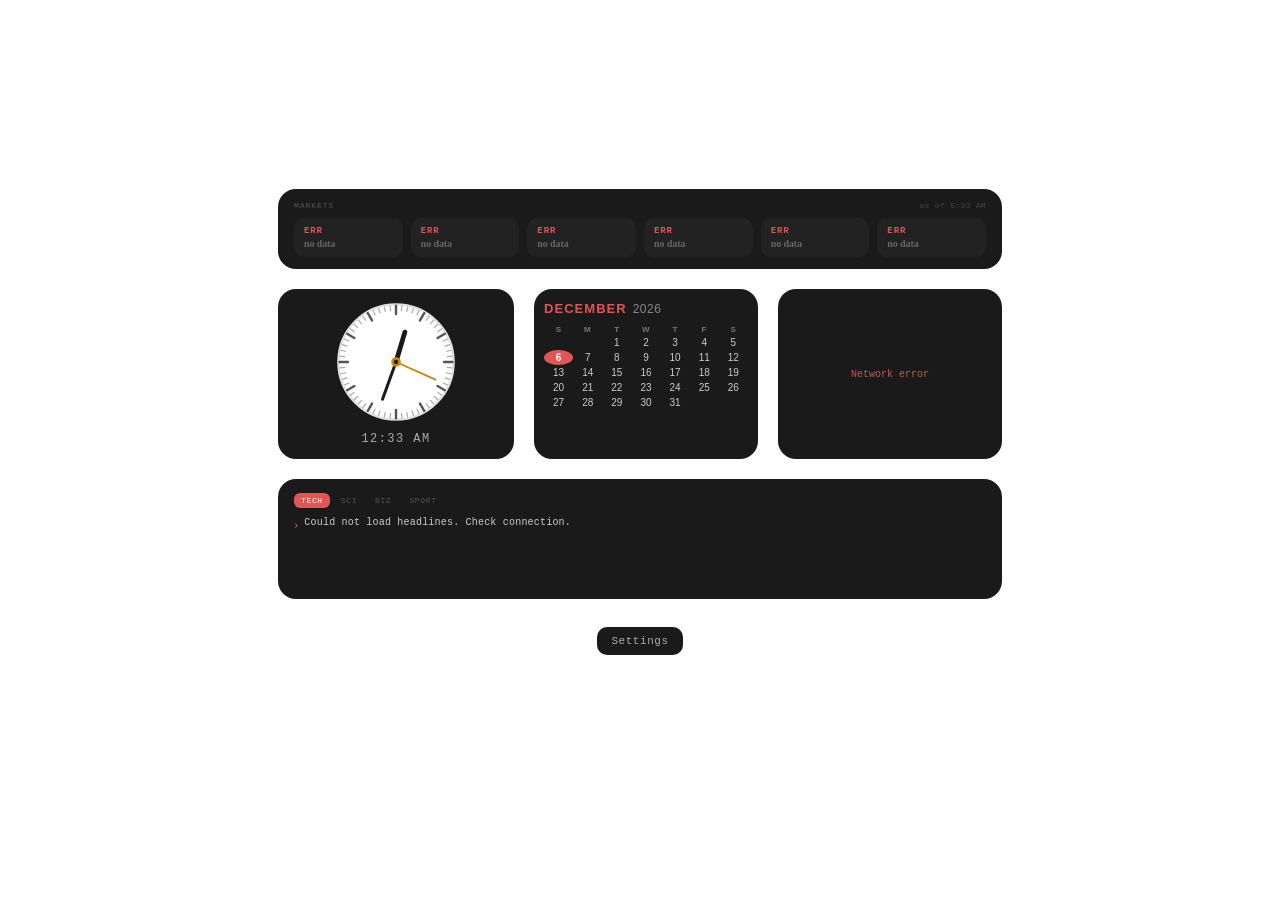
==== commit afae4c0c: "Update dash.html" ====
--- a/dash.html
+++ b/dash.html
@@ -717,6 +717,24 @@
     text-align: center;
     letter-spacing: 0.04em;
     text-transform: uppercase;
+  }
+
+  .mlb-record {
+    font-family: 'Courier New', monospace;
+    font-size: 8px;
+    color: #666;
+    letter-spacing: 0.03em;
+    white-space: nowrap;
+  }
+
+  .mlb-start-time {
+    font-family: 'Courier New', monospace;
+    font-size: 9px;
+    color: #aaaaaa;
+    text-align: center;
+    letter-spacing: 0.06em;
+    margin-top: 2px;
+    font-weight: bold;
   }
 
   /* ── NBA/NHL game tile ── */
@@ -1908,6 +1926,35 @@
     }
     if (!home || !away) continue;
 
+    // Win-loss records
+    var homeRec = '', awayRec = '';
+    var homeStats = home.records || [];
+    var awayStats = away.records || [];
+    for (var ri = 0; ri < homeStats.length; ri++) {
+      if (homeStats[ri].type === 'total' || homeStats[ri].name === 'overall') {
+        homeRec = homeStats[ri].summary || ''; break;
+      }
+    }
+    if (!homeRec && homeStats.length) homeRec = homeStats[0].summary || '';
+    for (var ri2 = 0; ri2 < awayStats.length; ri2++) {
+      if (awayStats[ri2].type === 'total' || awayStats[ri2].name === 'overall') {
+        awayRec = awayStats[ri2].summary || ''; break;
+      }
+    }
+    if (!awayRec && awayStats.length) awayRec = awayStats[0].summary || '';
+
+    // Start time — format as "7:05 PM" in local time
+    var startTimeStr = '';
+    if (ev.date) {
+      try {
+        var d = new Date(ev.date);
+        var hh = d.getHours(), mm = d.getMinutes();
+        var ap = hh >= 12 ? 'PM' : 'AM';
+        hh = hh % 12 || 12;
+        startTimeStr = hh + ':' + (mm < 10 ? '0' + mm : mm) + ' ' + ap;
+      } catch(e) {}
+    }
+
     var game = {
       id:        ev.id,
       state:     state,
@@ -1917,6 +1964,9 @@
       awayName:  away.team.shortDisplayName || away.team.name || '',
       homeScore: parseInt(home.score || '0', 10),
       awayScore: parseInt(away.score || '0', 10),
+      homeRecord: homeRec,
+      awayRecord: awayRec,
+      startTime:     startTimeStr,
       displayClock:  status.displayClock || '',
       period:        status.period || 0,
       statusDetail:  statusType.shortDetail || statusType.description || ''
@@ -1942,13 +1992,15 @@
 function renderMlbGame(game) {
   var homeWin = game.homeScore > game.awayScore;
   var awayWin = game.awayScore > game.homeScore;
+  var isPre  = game.state === 'pre';
+  var isIn   = game.state === 'in';
+  var isPost = game.state === 'post';
+
   var inningStr = '';
-  if (game.state === 'in') {
+  if (isIn) {
     inningStr = (game.inningHalf || '') + ' ' + ordinal(game.inning || game.period);
-  } else if (game.state === 'post') {
+  } else if (isPost) {
     inningStr = 'FINAL';
-  } else {
-    inningStr = 'UPCOMING';
   }
 
   var basesHtml = '<div class="mlb-bases">'
@@ -1966,22 +2018,47 @@
   var homeColor = colorFor('mlb', game.homeAbbr);
   var awayColor = colorFor('mlb', game.awayAbbr);
 
+  // For upcoming: show abbr + record; hide score
+  // For live/final: show abbr + score
+  var awayRowHtml, homeRowHtml;
+  if (isPre) {
+    awayRowHtml = '<div class="mlb-team-row">'
+      + '<div class="mlb-abbr" style="color:' + teamTextColor(awayColor) + ';background:' + awayColor + ';border-radius:4px;padding:1px 3px;">' + game.awayAbbr + '</div>'
+      + (game.awayRecord ? '<div class="mlb-record">' + game.awayRecord + '</div>' : '')
+      + '</div>';
+    homeRowHtml = '<div class="mlb-team-row">'
+      + '<div class="mlb-abbr" style="color:' + teamTextColor(homeColor) + ';background:' + homeColor + ';border-radius:4px;padding:1px 3px;">' + game.homeAbbr + '</div>'
+      + (game.homeRecord ? '<div class="mlb-record">' + game.homeRecord + '</div>' : '')
+      + '</div>';
+  } else {
+    awayRowHtml = '<div class="mlb-team-row">'
+      + '<div class="mlb-abbr" style="color:' + teamTextColor(awayColor) + ';background:' + awayColor + ';border-radius:4px;padding:1px 3px;">' + game.awayAbbr + '</div>'
+      + '<div class="mlb-score' + (awayWin ? ' winning' : '') + '">' + game.awayScore + '</div>'
+      + '</div>';
+    homeRowHtml = '<div class="mlb-team-row">'
+      + '<div class="mlb-abbr" style="color:' + teamTextColor(homeColor) + ';background:' + homeColor + ';border-radius:4px;padding:1px 3px;">' + game.homeAbbr + '</div>'
+      + '<div class="mlb-score' + (homeWin ? ' winning' : '') + '">' + game.homeScore + '</div>'
+      + '</div>';
+  }
+
+  var metaHtml = '<div class="mlb-meta">';
+  if (isPre) {
+    metaHtml += '<div class="mlb-start-time">' + (game.startTime || 'TBD') + '</div>';
+  } else {
+    metaHtml += '<div class="mlb-inning">' + inningStr + '</div>';
+    if (isIn) {
+      metaHtml += basesHtml + outsHtml;
+    }
+  }
+  metaHtml += '</div>';
+
   return '<div class="mlb-game">'
     + '<div class="mlb-teams">'
-    + '<div class="mlb-team-row">'
-    + '<div class="mlb-abbr" style="color:' + teamTextColor(awayColor) + ';background:' + awayColor + ';border-radius:4px;padding:1px 3px;">' + game.awayAbbr + '</div>'
-    + '<div class="mlb-score' + (awayWin ? ' winning' : '') + '">' + game.awayScore + '</div>'
+    + awayRowHtml
+    + '<div class="mlb-divider"></div>'
+    + homeRowHtml
     + '</div>'
-    + '<div class="mlb-divider"></div>'
-    + '<div class="mlb-team-row">'
-    + '<div class="mlb-abbr" style="color:' + teamTextColor(homeColor) + ';background:' + homeColor + ';border-radius:4px;padding:1px 3px;">' + game.homeAbbr + '</div>'
-    + '<div class="mlb-score' + (homeWin ? ' winning' : '') + '">' + game.homeScore + '</div>'
-    + '</div>'
-    + '</div>'
-    + '<div class="mlb-meta">'
-    + '<div class="mlb-inning">' + inningStr + '</div>'
-    + (game.state === 'in' ? basesHtml + outsHtml : '')
-    + '</div>'
+    + metaHtml
     + '</div>';
 }
 
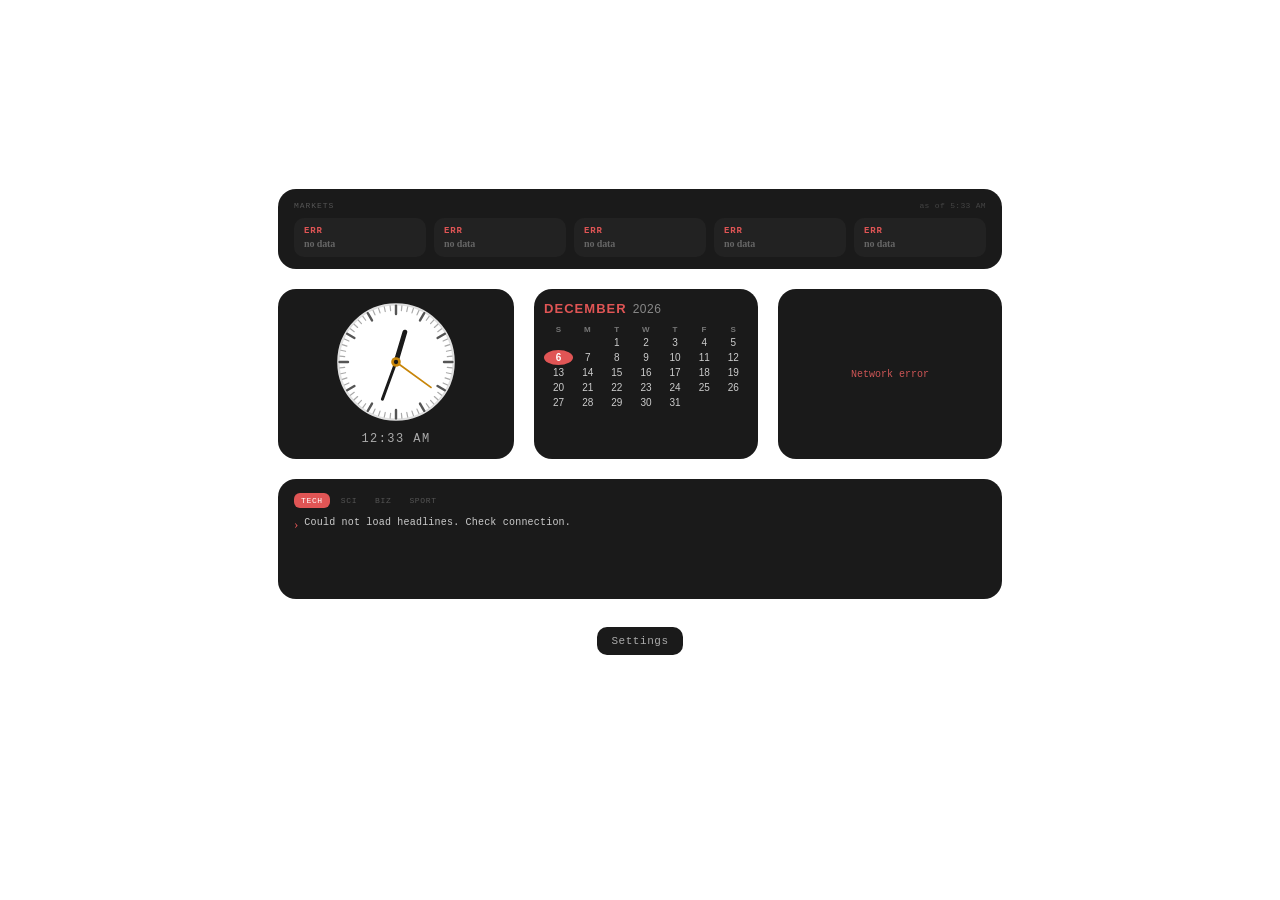
==== commit e4805fc0: "Update dash.html" ====
--- a/dash.html
+++ b/dash.html
@@ -203,14 +203,12 @@
     text-align: center;
   }
   /* ASCII-art weather icon — works on all renderers */
+  /* SVG weather icon */
   .weather-icon {
-    font-size: 22px;
-    line-height: 1;
+    width: 36px;
+    height: 36px;
     margin: 3px 0;
-    font-family: 'Courier New', monospace;
-    color: #ffffff;
-    text-align: center;
-    letter-spacing: -0.05em;
+    display: block;
   }
   .weather-temp {
     font-size: 26px;
@@ -1380,23 +1378,62 @@
 // ─── WEATHER ─────────────────────────────────────────────────────────────────
 var API_KEY = '0264a07ef00385ae3a6ea69858c85c52';
 
-// Text-based weather icons — emoji are unreliable on Kindle e-ink
-var weatherIcons = {
-  'Clear':        '☀️',
-  'Clouds':       '☁️',
-  'Rain':         '🌧️',
-  'Drizzle':      '🌦️',
-  'Thunderstorm': '⛈️',
-  'Snow':         '❄️',
-  'Mist':         '🌫️',
-  'Fog':          '🌫️',
-  'Haze':         '🌁',
-  'Smoke':        '🌫️',
-  'Dust':         '💨',
-  'Sand':         '💨',
-  'Ash':          '🌋',
-  'Squall':       '💨',
-  'Tornado':      '🌪️'
+// SVG-based weather icons — emoji and Unicode glyphs are unreliable on Kindle e-ink
+// Each returns a small inline SVG string with white strokes on transparent bg
+function makeWeatherIcon(type) {
+  var s = '<svg xmlns="http://www.w3.org/2000/svg" width="36" height="36" viewBox="0 0 36 36" style="display:block;margin:auto;">';
+  if (type === 'Clear') {
+    s += '<circle cx="18" cy="18" r="7" stroke="#fff" stroke-width="2" fill="none"/>';
+    var rays = [[18,2,18,7],[18,29,18,34],[2,18,7,18],[29,18,34,18],[6,6,9.5,9.5],[26.5,26.5,30,30],[30,6,26.5,9.5],[9.5,26.5,6,30]];
+    for (var ri=0;ri<rays.length;ri++){s+='<line x1="'+rays[ri][0]+'" y1="'+rays[ri][1]+'" x2="'+rays[ri][2]+'" y2="'+rays[ri][3]+'" stroke="#fff" stroke-width="2" stroke-linecap="round"/>';}
+  } else if (type === 'Clouds') {
+    s += '<path d="M8 24 Q8 19 13 19 Q13 14 18 14 Q24 14 24 19 Q28 19 28 24 Z" stroke="#fff" stroke-width="2" fill="none" stroke-linejoin="round"/>';
+  } else if (type === 'Rain') {
+    s += '<path d="M7 18 Q7 13 12 13 Q12 9 17 9 Q23 9 23 13 Q27 13 27 18 Z" stroke="#fff" stroke-width="2" fill="none" stroke-linejoin="round"/>';
+    s += '<line x1="11" y1="22" x2="9" y2="28" stroke="#fff" stroke-width="2" stroke-linecap="round"/>';
+    s += '<line x1="18" y1="22" x2="16" y2="28" stroke="#fff" stroke-width="2" stroke-linecap="round"/>';
+    s += '<line x1="25" y1="22" x2="23" y2="28" stroke="#fff" stroke-width="2" stroke-linecap="round"/>';
+  } else if (type === 'Drizzle') {
+    s += '<path d="M7 18 Q7 13 12 13 Q12 9 17 9 Q23 9 23 13 Q27 13 27 18 Z" stroke="#fff" stroke-width="2" fill="none" stroke-linejoin="round"/>';
+    s += '<line x1="13" y1="22" x2="12" y2="26" stroke="#fff" stroke-width="1.5" stroke-linecap="round"/>';
+    s += '<line x1="20" y1="22" x2="19" y2="26" stroke="#fff" stroke-width="1.5" stroke-linecap="round"/>';
+    s += '<line x1="16" y1="25" x2="15" y2="29" stroke="#fff" stroke-width="1.5" stroke-linecap="round"/>';
+  } else if (type === 'Thunderstorm') {
+    s += '<path d="M5 17 Q5 11 11 11 Q11 6 17 6 Q24 6 24 11 Q29 11 29 17 Z" stroke="#fff" stroke-width="2" fill="none" stroke-linejoin="round"/>';
+    s += '<polyline points="20,19 16,26 19,26 15,33" stroke="#fff" stroke-width="2" fill="none" stroke-linejoin="round" stroke-linecap="round"/>';
+  } else if (type === 'Snow') {
+    s += '<line x1="18" y1="6" x2="18" y2="30" stroke="#fff" stroke-width="2" stroke-linecap="round"/>';
+    s += '<line x1="6" y1="18" x2="30" y2="18" stroke="#fff" stroke-width="2" stroke-linecap="round"/>';
+    s += '<line x1="9.5" y1="9.5" x2="26.5" y2="26.5" stroke="#fff" stroke-width="2" stroke-linecap="round"/>';
+    s += '<line x1="26.5" y1="9.5" x2="9.5" y2="26.5" stroke="#fff" stroke-width="2" stroke-linecap="round"/>';
+    s += '<circle cx="18" cy="18" r="2.5" fill="#fff"/>';
+  } else if (type === 'Mist' || type === 'Fog' || type === 'Haze' || type === 'Smoke') {
+    s += '<line x1="6" y1="12" x2="30" y2="12" stroke="#fff" stroke-width="2" stroke-linecap="round"/>';
+    s += '<line x1="9" y1="18" x2="27" y2="18" stroke="#fff" stroke-width="2" stroke-linecap="round"/>';
+    s += '<line x1="6" y1="24" x2="30" y2="24" stroke="#fff" stroke-width="2" stroke-linecap="round"/>';
+  } else if (type === 'Tornado') {
+    s += '<path d="M8 8 Q18 10 28 8" stroke="#fff" stroke-width="2" fill="none" stroke-linecap="round"/>';
+    s += '<path d="M10 14 Q18 16 26 14" stroke="#fff" stroke-width="2" fill="none" stroke-linecap="round"/>';
+    s += '<path d="M13 20 Q18 22 23 20" stroke="#fff" stroke-width="2" fill="none" stroke-linecap="round"/>';
+    s += '<path d="M15 26 Q18 28 21 26" stroke="#fff" stroke-width="2" fill="none" stroke-linecap="round"/>';
+    s += '<line x1="18" y1="28" x2="18" y2="33" stroke="#fff" stroke-width="2" stroke-linecap="round"/>';
+  } else {
+    // Default: thermometer
+    s += '<line x1="18" y1="6" x2="18" y2="22" stroke="#fff" stroke-width="3" stroke-linecap="round"/>';
+    s += '<circle cx="18" cy="26" r="4" stroke="#fff" stroke-width="2" fill="none"/>';
+    s += '<line x1="18" y1="11" x2="22" y2="11" stroke="#fff" stroke-width="1.5" stroke-linecap="round"/>';
+    s += '<line x1="18" y1="15" x2="22" y2="15" stroke="#fff" stroke-width="1.5" stroke-linecap="round"/>';
+    s += '<line x1="18" y1="19" x2="22" y2="19" stroke="#fff" stroke-width="1.5" stroke-linecap="round"/>';
+  }
+  s += '</svg>';
+  return s;
+}
+
+var weatherIconTypes = {
+  'Clear': 'Clear', 'Clouds': 'Clouds', 'Rain': 'Rain', 'Drizzle': 'Drizzle',
+  'Thunderstorm': 'Thunderstorm', 'Snow': 'Snow', 'Mist': 'Mist', 'Fog': 'Fog',
+  'Haze': 'Haze', 'Smoke': 'Smoke', 'Dust': 'default', 'Sand': 'default',
+  'Ash': 'default', 'Squall': 'default', 'Tornado': 'Tornado'
 };
 
 function fetchWeather() {
@@ -1426,7 +1463,8 @@
         var humidity = data.main.humidity;
         var windSpeed = Math.round(data.wind.speed);
         var wind = unit === 'imperial' ? (windSpeed + ' mph') : (windSpeed + ' m/s');
-        var icon = weatherIcons[main] || '🌡️';
+        var iconType = weatherIconTypes[main] || 'default';
+        var icon = makeWeatherIcon(iconType);
         card.innerHTML =
           '<div class="weather-city">' + data.name.toUpperCase() + '</div>' +
           '<div class="weather-icon">' + icon + '</div>' +
@@ -1456,9 +1494,9 @@
 setInterval(fetchWeather, 10 * 60 * 1000);
 
 // ─── STOCKS ───────────────────────────────────────────────────────────────────
-var STOCK_SYMBOLS = ['^GSPC', '^DJI', '^IXIC', 'AAPL', 'TSLA', 'NVDA'];
+var STOCK_SYMBOLS = ['^GSPC', '^DJI', '^IXIC', 'AAPL', 'NVDA'];
 var STOCK_LABELS  = { '^GSPC': 'S&P 500', '^DJI': 'DOW', '^IXIC': 'NASDAQ',
-                      'AAPL': 'AAPL', 'TSLA': 'TSLA', 'NVDA': 'NVDA' };
+                      'AAPL': 'AAPL', 'NVDA': 'NVDA' };
 
 // Parse Yahoo Finance JSON — handles both v8 chart and quote endpoints
 function parseYahooJson(text) {
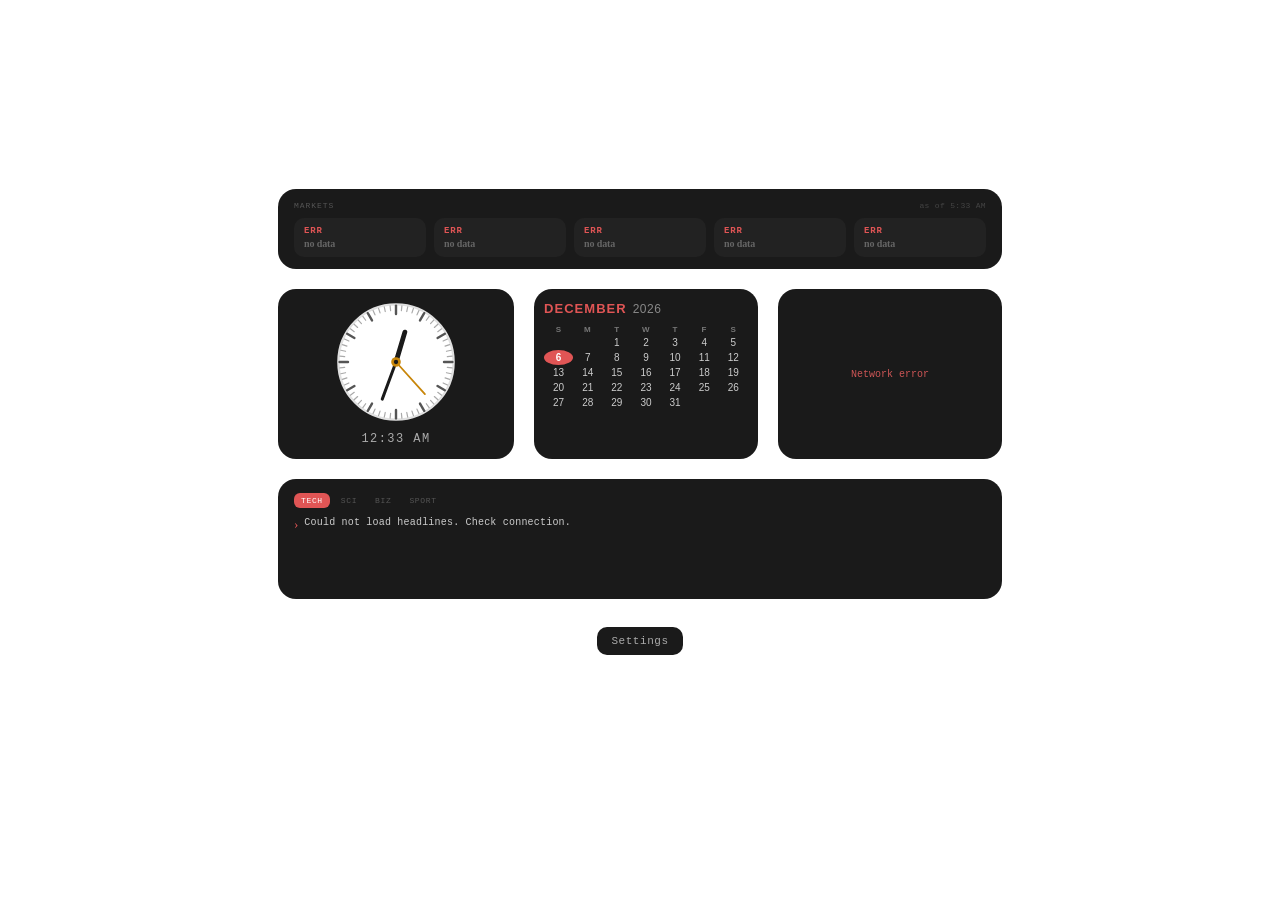
==== commit b037ea30: "Update dash.html" ====
--- a/dash.html
+++ b/dash.html
@@ -1981,15 +1981,22 @@
     }
     if (!awayRec && awayStats.length) awayRec = awayStats[0].summary || '';
 
-    // Start time — format as "7:05 PM" in local time
+    // Start time — format as "7:05 PM" in device local time
     var startTimeStr = '';
     if (ev.date) {
       try {
-        var d = new Date(ev.date);
-        var hh = d.getHours(), mm = d.getMinutes();
-        var ap = hh >= 12 ? 'PM' : 'AM';
-        hh = hh % 12 || 12;
-        startTimeStr = hh + ':' + (mm < 10 ? '0' + mm : mm) + ' ' + ap;
+        // new Date() parses ISO strings as UTC; getHours() returns local time.
+        // On older WebKit (Kindle), ensure the string is a valid ISO-8601 format.
+        var dateStr = ev.date;
+        // Normalize: if no trailing Z or offset, assume UTC
+        if (!/Z$|[+-]\d{2}:\d{2}$/.test(dateStr)) { dateStr += 'Z'; }
+        var d = new Date(dateStr);
+        if (!isNaN(d.getTime())) {
+          var hh = d.getHours(), mm = d.getMinutes();
+          var ap = hh >= 12 ? 'PM' : 'AM';
+          hh = hh % 12 || 12;
+          startTimeStr = hh + ':' + (mm < 10 ? '0' + mm : mm) + ' ' + ap;
+        }
       } catch(e) {}
     }
 
@@ -2014,7 +2021,21 @@
     if (league === 'mlb') {
       var sit = comps.situation || {};
       game.inning    = sit.period || game.period;
-      game.inningHalf = (sit.isTopInning !== undefined ? (sit.isTopInning ? 'TOP' : 'BOT') : '');
+
+      // Determine inning half: prefer live situation flag, fall back to statusDetail text
+      var inningHalf = '';
+      if (sit.isTopInning !== undefined) {
+        inningHalf = sit.isTopInning ? 'TOP' : 'BOT';
+      } else if (game.state === 'in' && statusType.shortDetail) {
+        // ESPN shortDetail for live MLB is e.g. "Top 3rd" / "Bot 5th" / "Mid 7th" / "End 9th"
+        var detailLower = statusType.shortDetail.toLowerCase();
+        if (/^top/.test(detailLower))      { inningHalf = 'TOP'; }
+        else if (/^bot/.test(detailLower)) { inningHalf = 'BOT'; }
+        else if (/^mid/.test(detailLower)) { inningHalf = 'MID'; }
+        else if (/^end/.test(detailLower)) { inningHalf = 'END'; }
+      }
+      game.inningHalf = inningHalf;
+
       game.outs      = sit.outs || 0;
       game.onFirst   = !!(sit.onFirst);
       game.onSecond  = !!(sit.onSecond);
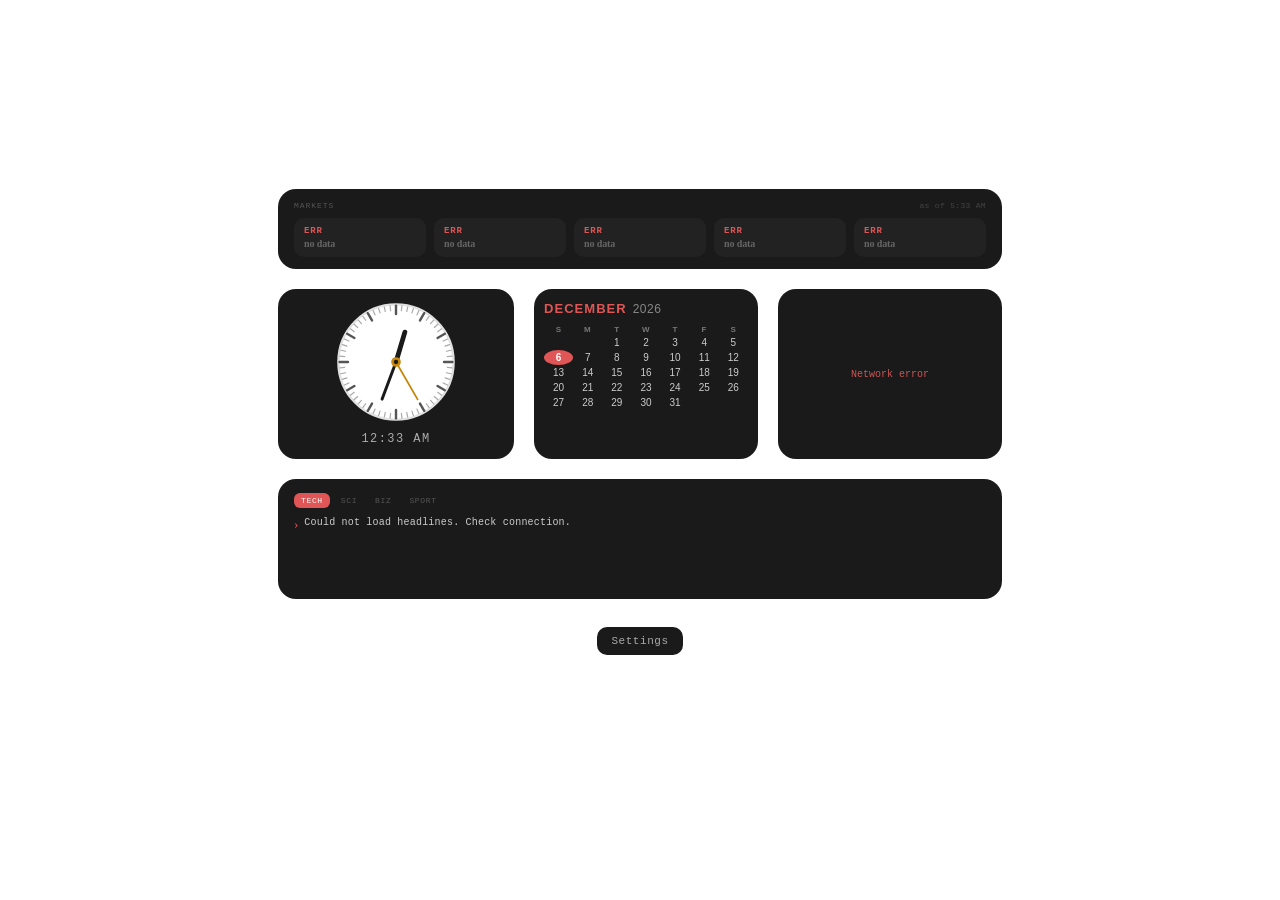
==== commit 0ac18001: "Update dash.html" ====
--- a/dash.html
+++ b/dash.html
@@ -1011,6 +1011,283 @@
     gap: 8px;
   }
   .settings-row > * { -webkit-box-flex: 1; -webkit-flex: 1; flex: 1; }
+
+  /* ============ WEATHER FORECAST PANEL ============ */
+  .wxforecast-card {
+    width: 100%;
+    border-radius: 18px;
+    background: #1a1a1a;
+    padding: 14px 16px;
+    display: -webkit-box;
+    display: -webkit-flex;
+    display: flex;
+    -webkit-flex-direction: column;
+    flex-direction: column;
+    gap: 8px;
+    min-height: 120px;
+    position: relative;
+    overflow: hidden;
+  }
+
+  .wxforecast-header {
+    display: -webkit-box;
+    display: -webkit-flex;
+    display: flex;
+    -webkit-box-align: center;
+    -webkit-align-items: center;
+    align-items: center;
+    -webkit-box-pack: justify;
+    -webkit-justify-content: space-between;
+    justify-content: space-between;
+    width: 100%;
+  }
+
+  .wxforecast-title {
+    font-family: 'Courier New', monospace;
+    font-size: 8px;
+    letter-spacing: 0.12em;
+    text-transform: uppercase;
+    color: #555555;
+  }
+
+  .wxforecast-city {
+    font-family: 'Courier New', monospace;
+    font-size: 9px;
+    letter-spacing: 0.1em;
+    text-transform: uppercase;
+    color: #e05555;
+    font-weight: bold;
+  }
+
+  /* Tab strip: 7-day / Hourly */
+  .wxforecast-tabs {
+    display: -webkit-box;
+    display: -webkit-flex;
+    display: flex;
+    gap: 4px;
+  }
+
+  .wxforecast-tab {
+    font-family: 'Courier New', monospace;
+    font-size: 8px;
+    letter-spacing: 0.08em;
+    text-transform: uppercase;
+    padding: 3px 7px;
+    border-radius: 6px;
+    color: #555;
+    cursor: pointer;
+    border: none;
+    background: transparent;
+    -webkit-appearance: none;
+    appearance: none;
+    -webkit-tap-highlight-color: transparent;
+  }
+  .wxforecast-tab.active {
+    background: #e05555;
+    color: #fff;
+  }
+
+  /* Row of day/hour tiles */
+  .wxforecast-row {
+    display: -webkit-box;
+    display: -webkit-flex;
+    display: flex;
+    -webkit-flex-direction: row;
+    flex-direction: row;
+    gap: 6px;
+    width: 100%;
+    -webkit-flex-wrap: nowrap;
+    flex-wrap: nowrap;
+  }
+
+  .wxforecast-tile {
+    -webkit-box-flex: 1;
+    -webkit-flex: 1 1 0;
+    flex: 1 1 0;
+    background: #222222;
+    border-radius: 10px;
+    padding: 7px 4px;
+    display: -webkit-box;
+    display: -webkit-flex;
+    display: flex;
+    -webkit-flex-direction: column;
+    flex-direction: column;
+    -webkit-box-align: center;
+    -webkit-align-items: center;
+    align-items: center;
+    gap: 3px;
+    min-width: 0;
+  }
+
+  .wxforecast-label {
+    font-family: 'Courier New', monospace;
+    font-size: 8px;
+    color: #888888;
+    letter-spacing: 0.04em;
+    text-transform: uppercase;
+    text-align: center;
+  }
+
+  .wxforecast-icon {
+    width: 22px;
+    height: 22px;
+    display: block;
+  }
+
+  .wxforecast-temp-hi {
+    font-family: Georgia, serif;
+    font-size: 12px;
+    font-weight: bold;
+    color: #ffffff;
+    letter-spacing: -0.01em;
+  }
+
+  .wxforecast-temp-lo {
+    font-family: 'Courier New', monospace;
+    font-size: 9px;
+    color: #666666;
+    letter-spacing: 0.02em;
+  }
+
+  .wxforecast-desc {
+    font-family: 'Courier New', monospace;
+    font-size: 7px;
+    color: #666666;
+    text-align: center;
+    letter-spacing: 0.02em;
+    text-transform: uppercase;
+    overflow: hidden;
+    text-overflow: ellipsis;
+    white-space: nowrap;
+    max-width: 100%;
+  }
+
+  .wxforecast-pop {
+    font-family: 'Courier New', monospace;
+    font-size: 7px;
+    color: #5599cc;
+    letter-spacing: 0.02em;
+  }
+
+  .wxforecast-status {
+    font-family: 'Courier New', monospace;
+    font-size: 10px;
+    color: #555;
+    text-align: center;
+    padding: 8px 0;
+    letter-spacing: 0.05em;
+  }
+
+  /* ============ WORLD CLOCKS PANEL ============ */
+  .worldclock-card {
+    width: 100%;
+    border-radius: 18px;
+    background: #1a1a1a;
+    padding: 14px 16px;
+    display: -webkit-box;
+    display: -webkit-flex;
+    display: flex;
+    -webkit-flex-direction: column;
+    flex-direction: column;
+    gap: 10px;
+    min-height: 120px;
+    position: relative;
+    overflow: hidden;
+  }
+
+  .worldclock-header {
+    display: -webkit-box;
+    display: -webkit-flex;
+    display: flex;
+    -webkit-box-align: center;
+    -webkit-align-items: center;
+    align-items: center;
+    width: 100%;
+  }
+
+  .worldclock-title {
+    font-family: 'Courier New', monospace;
+    font-size: 8px;
+    letter-spacing: 0.12em;
+    text-transform: uppercase;
+    color: #555555;
+  }
+
+  .worldclock-row {
+    display: -webkit-box;
+    display: -webkit-flex;
+    display: flex;
+    -webkit-flex-direction: row;
+    flex-direction: row;
+    gap: 8px;
+    width: 100%;
+  }
+
+  .worldclock-tile {
+    -webkit-box-flex: 1;
+    -webkit-flex: 1 1 0;
+    flex: 1 1 0;
+    background: #222222;
+    border-radius: 10px;
+    padding: 10px 8px;
+    display: -webkit-box;
+    display: -webkit-flex;
+    display: flex;
+    -webkit-flex-direction: column;
+    flex-direction: column;
+    -webkit-box-align: center;
+    -webkit-align-items: center;
+    align-items: center;
+    gap: 3px;
+    min-width: 0;
+  }
+
+  .worldclock-city {
+    font-family: 'Courier New', monospace;
+    font-size: 8px;
+    color: #888888;
+    letter-spacing: 0.06em;
+    text-transform: uppercase;
+    text-align: center;
+    overflow: hidden;
+    text-overflow: ellipsis;
+    white-space: nowrap;
+    max-width: 100%;
+  }
+
+  .worldclock-time {
+    font-family: Georgia, serif;
+    font-size: 18px;
+    font-weight: bold;
+    color: #ffffff;
+    letter-spacing: -0.02em;
+    text-align: center;
+    white-space: nowrap;
+  }
+
+  .worldclock-ampm {
+    font-family: 'Courier New', monospace;
+    font-size: 9px;
+    color: #e05555;
+    letter-spacing: 0.08em;
+    text-align: center;
+  }
+
+  .worldclock-date {
+    font-family: 'Courier New', monospace;
+    font-size: 7px;
+    color: #555555;
+    letter-spacing: 0.04em;
+    text-align: center;
+  }
+
+  .worldclock-offset {
+    font-family: 'Courier New', monospace;
+    font-size: 7px;
+    color: #444444;
+    letter-spacing: 0.03em;
+    text-align: center;
+  }
 
 </style>
 </head>
@@ -1088,6 +1365,30 @@
           <div class="sports-status">Loading scores...</div>
         </div>
         <div class="sports-progress" id="sportsProgress"></div>
+      </div>
+
+      <!-- WEATHER FORECAST CARD (hidden by default) -->
+      <div id="wxforecastCard" class="wxforecast-card" style="display:none;">
+        <div class="wxforecast-header">
+          <div class="wxforecast-title">Forecast</div>
+          <div class="wxforecast-city" id="wxforecastCity"></div>
+          <div class="wxforecast-tabs">
+            <button class="wxforecast-tab active" id="wxTab7day" onclick="switchWxTab('7day')">7-DAY</button>
+            <button class="wxforecast-tab" id="wxTabHourly" onclick="switchWxTab('hourly')">HOURLY</button>
+          </div>
+        </div>
+        <div id="wxforecastBody">
+          <div class="wxforecast-status">Loading forecast...</div>
+        </div>
+      </div>
+
+      <!-- WORLD CLOCKS CARD (hidden by default) -->
+      <div id="worldclockCard" class="worldclock-card" style="display:none;">
+        <div class="worldclock-header">
+          <div class="worldclock-title">World Clocks</div>
+        </div>
+        <div class="worldclock-row" id="worldclockRow">
+        </div>
       </div>
 
       <!-- Settings bar (in-flow, not fixed) -->
@@ -1168,6 +1469,8 @@
         <select id="settingBottomBlock" onchange="onBottomBlockChange()">
           <option value="news">News</option>
           <option value="sports">Sports Scores</option>
+          <option value="wxforecast">Weather Forecast</option>
+          <option value="worldclock">World Clocks</option>
         </select>
       </div>
 
@@ -1178,6 +1481,85 @@
           <option value="nba">NBA — Basketball</option>
           <option value="nhl">NHL — Hockey</option>
         </select>
+      </div>
+
+      <div id="settingWxForecastRow" style="display:none;">
+        <label>Forecast Type</label>
+        <select id="settingWxForecastType">
+          <option value="7day">7-Day Daily</option>
+          <option value="hourly">Hourly (Next 24 hrs)</option>
+        </select>
+      </div>
+
+      <div id="settingWorldClockRow" style="display:none;">
+        <label>Clock 1 — Label &amp; UTC Offset</label>
+        <div class="settings-row">
+          <input type="text" id="settingWc1Label" placeholder="New York" style="-webkit-flex:2;flex:2;" />
+          <select id="settingWc1Offset" style="-webkit-flex:1;flex:1;">
+            <option value="-12">−12</option><option value="-11">−11</option><option value="-10">−10</option>
+            <option value="-9">−9</option><option value="-8">−8</option><option value="-7">−7</option>
+            <option value="-6">−6</option><option value="-5">−5</option><option value="-4">−4</option>
+            <option value="-3">−3</option><option value="-2">−2</option><option value="-1">−1</option>
+            <option value="0">UTC</option>
+            <option value="1">+1</option><option value="2">+2</option><option value="3">+3</option>
+            <option value="3.5">+3:30</option><option value="4">+4</option><option value="4.5">+4:30</option>
+            <option value="5">+5</option><option value="5.5">+5:30</option><option value="5.75">+5:45</option>
+            <option value="6">+6</option><option value="6.5">+6:30</option><option value="7">+7</option>
+            <option value="8">+8</option><option value="9">+9</option><option value="9.5">+9:30</option>
+            <option value="10">+10</option><option value="11">+11</option><option value="12">+12</option>
+          </select>
+        </div>
+        <label style="margin-top:8px;">Clock 2 — Label &amp; UTC Offset</label>
+        <div class="settings-row">
+          <input type="text" id="settingWc2Label" placeholder="London" style="-webkit-flex:2;flex:2;" />
+          <select id="settingWc2Offset" style="-webkit-flex:1;flex:1;">
+            <option value="-12">−12</option><option value="-11">−11</option><option value="-10">−10</option>
+            <option value="-9">−9</option><option value="-8">−8</option><option value="-7">−7</option>
+            <option value="-6">−6</option><option value="-5">−5</option><option value="-4">−4</option>
+            <option value="-3">−3</option><option value="-2">−2</option><option value="-1">−1</option>
+            <option value="0">UTC</option>
+            <option value="1">+1</option><option value="2">+2</option><option value="3">+3</option>
+            <option value="3.5">+3:30</option><option value="4">+4</option><option value="4.5">+4:30</option>
+            <option value="5">+5</option><option value="5.5">+5:30</option><option value="5.75">+5:45</option>
+            <option value="6">+6</option><option value="6.5">+6:30</option><option value="7">+7</option>
+            <option value="8">+8</option><option value="9">+9</option><option value="9.5">+9:30</option>
+            <option value="10">+10</option><option value="11">+11</option><option value="12">+12</option>
+          </select>
+        </div>
+        <label style="margin-top:8px;">Clock 3 — Label &amp; UTC Offset</label>
+        <div class="settings-row">
+          <input type="text" id="settingWc3Label" placeholder="Tokyo" style="-webkit-flex:2;flex:2;" />
+          <select id="settingWc3Offset" style="-webkit-flex:1;flex:1;">
+            <option value="-12">−12</option><option value="-11">−11</option><option value="-10">−10</option>
+            <option value="-9">−9</option><option value="-8">−8</option><option value="-7">−7</option>
+            <option value="-6">−6</option><option value="-5">−5</option><option value="-4">−4</option>
+            <option value="-3">−3</option><option value="-2">−2</option><option value="-1">−1</option>
+            <option value="0">UTC</option>
+            <option value="1">+1</option><option value="2">+2</option><option value="3">+3</option>
+            <option value="3.5">+3:30</option><option value="4">+4</option><option value="4.5">+4:30</option>
+            <option value="5">+5</option><option value="5.5">+5:30</option><option value="5.75">+5:45</option>
+            <option value="6">+6</option><option value="6.5">+6:30</option><option value="7">+7</option>
+            <option value="8">+8</option><option value="9">+9</option><option value="9.5">+9:30</option>
+            <option value="10">+10</option><option value="11">+11</option><option value="12">+12</option>
+          </select>
+        </div>
+        <label style="margin-top:8px;">Clock 4 — Label &amp; UTC Offset (optional)</label>
+        <div class="settings-row">
+          <input type="text" id="settingWc4Label" placeholder="Sydney (or leave blank)" style="-webkit-flex:2;flex:2;" />
+          <select id="settingWc4Offset" style="-webkit-flex:1;flex:1;">
+            <option value="-12">−12</option><option value="-11">−11</option><option value="-10">−10</option>
+            <option value="-9">−9</option><option value="-8">−8</option><option value="-7">−7</option>
+            <option value="-6">−6</option><option value="-5">−5</option><option value="-4">−4</option>
+            <option value="-3">−3</option><option value="-2">−2</option><option value="-1">−1</option>
+            <option value="0">UTC</option>
+            <option value="1">+1</option><option value="2">+2</option><option value="3">+3</option>
+            <option value="3.5">+3:30</option><option value="4">+4</option><option value="4.5">+4:30</option>
+            <option value="5">+5</option><option value="5.5">+5:30</option><option value="5.75">+5:45</option>
+            <option value="6">+6</option><option value="6.5">+6:30</option><option value="7">+7</option>
+            <option value="8">+8</option><option value="9">+9</option><option value="9.5">+9:30</option>
+            <option value="10">+10</option><option value="11">+11</option><option value="12">+12</option>
+          </select>
+        </div>
       </div>
 
       <br>
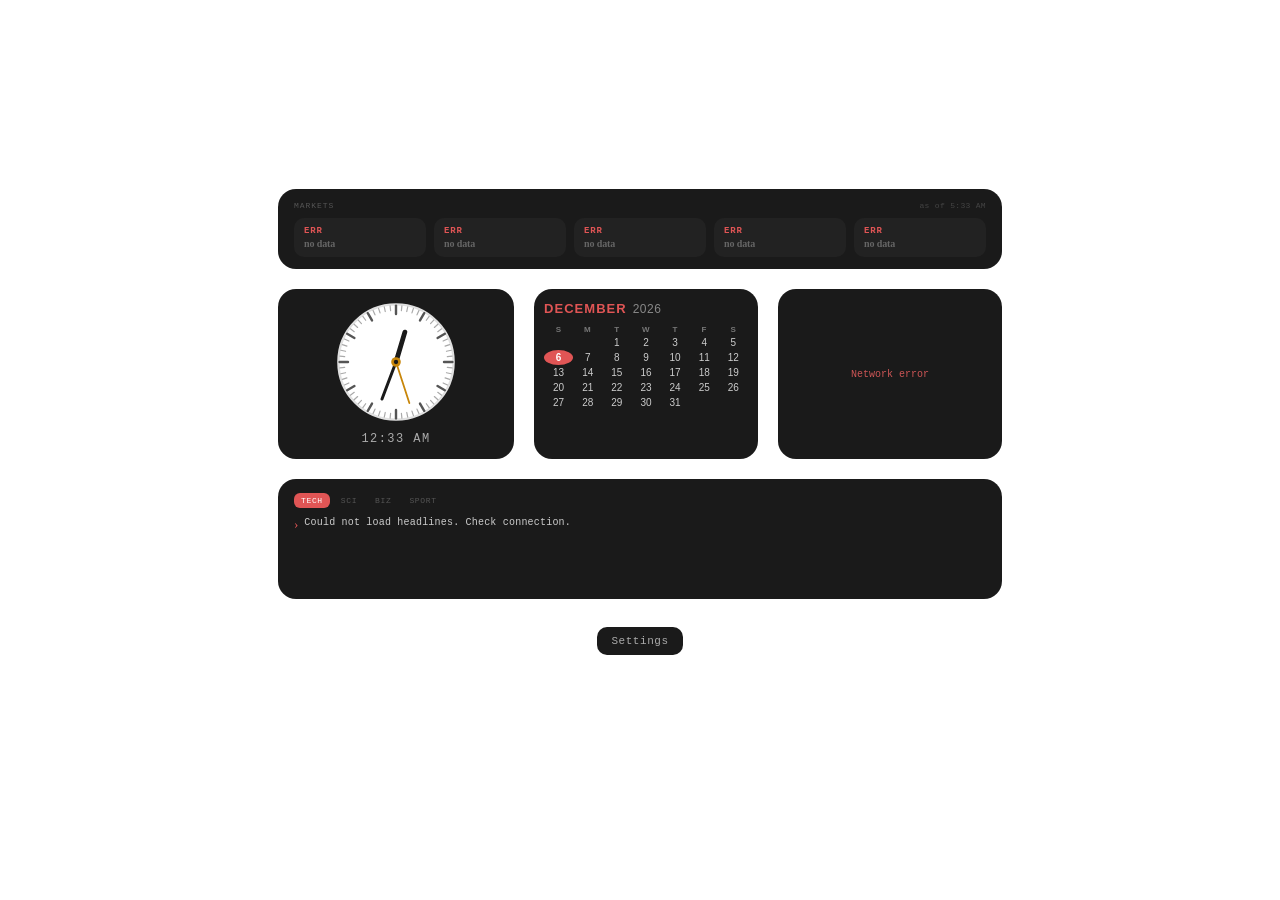
==== commit 91d397d7: "Update dash.html" ====
--- a/dash.html
+++ b/dash.html
@@ -1614,11 +1614,22 @@
 if (prefs.tzOffset === undefined) prefs.tzOffset = -5;
 if (!prefs.bottomBlock)       prefs.bottomBlock = 'news';
 if (!prefs.sport)             prefs.sport       = 'mlb';
+if (!prefs.wxForecastType)    prefs.wxForecastType = '7day';
+if (!prefs.wc1Label)          prefs.wc1Label    = 'New York';
+if (prefs.wc1Offset === undefined) prefs.wc1Offset = -5;
+if (!prefs.wc2Label)          prefs.wc2Label    = 'London';
+if (prefs.wc2Offset === undefined) prefs.wc2Offset = 0;
+if (!prefs.wc3Label)          prefs.wc3Label    = 'Tokyo';
+if (prefs.wc3Offset === undefined) prefs.wc3Offset = 9;
+if (!prefs.wc4Label)          prefs.wc4Label    = 'Sydney';
+if (prefs.wc4Offset === undefined) prefs.wc4Offset = 10;
 
 // ─── SETTINGS UI ─────────────────────────────────────────────────────────────
 function onBottomBlockChange() {
   var val = document.getElementById('settingBottomBlock').value;
-  document.getElementById('settingSportRow').style.display = val === 'sports' ? 'block' : 'none';
+  document.getElementById('settingSportRow').style.display       = (val === 'sports')     ? 'block' : 'none';
+  document.getElementById('settingWxForecastRow').style.display  = (val === 'wxforecast') ? 'block' : 'none';
+  document.getElementById('settingWorldClockRow').style.display  = (val === 'worldclock') ? 'block' : 'none';
 }
 
 function openSettings() {
@@ -1628,6 +1639,15 @@
   document.getElementById('settingTimezone').value   = String(prefs.tzOffset);
   document.getElementById('settingBottomBlock').value = prefs.bottomBlock;
   document.getElementById('settingSport').value       = prefs.sport;
+  document.getElementById('settingWxForecastType').value = prefs.wxForecastType;
+  document.getElementById('settingWc1Label').value   = prefs.wc1Label;
+  document.getElementById('settingWc1Offset').value  = String(prefs.wc1Offset);
+  document.getElementById('settingWc2Label').value   = prefs.wc2Label;
+  document.getElementById('settingWc2Offset').value  = String(prefs.wc2Offset);
+  document.getElementById('settingWc3Label').value   = prefs.wc3Label;
+  document.getElementById('settingWc3Offset').value  = String(prefs.wc3Offset);
+  document.getElementById('settingWc4Label').value   = prefs.wc4Label;
+  document.getElementById('settingWc4Offset').value  = String(prefs.wc4Offset);
   onBottomBlockChange();
   document.getElementById('settingsPanel').className = 'settings-panel open';
 }
@@ -1643,6 +1663,15 @@
   prefs.tzOffset    = parseFloat(document.getElementById('settingTimezone').value);
   prefs.bottomBlock = document.getElementById('settingBottomBlock').value;
   prefs.sport       = document.getElementById('settingSport').value;
+  prefs.wxForecastType = document.getElementById('settingWxForecastType').value;
+  prefs.wc1Label    = document.getElementById('settingWc1Label').value || 'New York';
+  prefs.wc1Offset   = parseFloat(document.getElementById('settingWc1Offset').value);
+  prefs.wc2Label    = document.getElementById('settingWc2Label').value || 'London';
+  prefs.wc2Offset   = parseFloat(document.getElementById('settingWc2Offset').value);
+  prefs.wc3Label    = document.getElementById('settingWc3Label').value || 'Tokyo';
+  prefs.wc3Offset   = parseFloat(document.getElementById('settingWc3Offset').value);
+  prefs.wc4Label    = document.getElementById('settingWc4Label').value;
+  prefs.wc4Offset   = parseFloat(document.getElementById('settingWc4Offset').value);
   savePrefs(prefs);
   closeSettings();
   applyRotation();
@@ -1651,6 +1680,13 @@
   applyBottomBlock();
   if (prefs.bottomBlock === 'sports' && (oldBlock !== 'sports' || oldSport !== prefs.sport)) {
     initSports();
+  }
+  if (prefs.bottomBlock === 'wxforecast') {
+    wxForecastCache = {};
+    fetchWxForecast();
+  }
+  if (prefs.bottomBlock === 'worldclock') {
+    buildWorldClockTiles();
   }
 }
 
@@ -2210,14 +2246,22 @@
 
 // ─── BOTTOM BLOCK SWITCHER ────────────────────────────────────────────────────
 function applyBottomBlock() {
-  var newsCard   = document.getElementById('newsCard');
-  var sportsCard = document.getElementById('sportsCard');
+  var newsCard        = document.getElementById('newsCard');
+  var sportsCard      = document.getElementById('sportsCard');
+  var wxforecastCard  = document.getElementById('wxforecastCard');
+  var worldclockCard  = document.getElementById('worldclockCard');
+  newsCard.style.display       = 'none';
+  sportsCard.style.display     = 'none';
+  wxforecastCard.style.display = 'none';
+  worldclockCard.style.display = 'none';
   if (prefs.bottomBlock === 'sports') {
-    newsCard.style.display   = 'none';
     sportsCard.style.display = '';
+  } else if (prefs.bottomBlock === 'wxforecast') {
+    wxforecastCard.style.display = '';
+  } else if (prefs.bottomBlock === 'worldclock') {
+    worldclockCard.style.display = '';
   } else {
-    newsCard.style.display   = '';
-    sportsCard.style.display = 'none';
+    newsCard.style.display = '';
   }
 }
 
@@ -2672,10 +2716,291 @@
   sportsState.fetchTimer = setInterval(doFetch, 2 * 60 * 1000);
 }
 
+// ─── WEATHER FORECAST ENGINE ─────────────────────────────────────────────────
+// Uses OpenWeatherMap /forecast (3-hr intervals, free tier) for hourly view,
+// and condenses the same data into daily hi/lo buckets for the 7-day view.
+// The free /forecast endpoint gives 40 × 3-hr slots = 5 days; we show up to 7
+// labels but cap at what the API returns (~5 days on free tier).
+
+var wxForecastCache = {};   // keyed by city+unit+type
+var wxForecastTab   = prefs.wxForecastType || '7day';
+
+function switchWxTab(tab) {
+  wxForecastTab = tab;
+  document.getElementById('wxTab7day').className  = 'wxforecast-tab' + (tab === '7day'   ? ' active' : '');
+  document.getElementById('wxTabHourly').className = 'wxforecast-tab' + (tab === 'hourly' ? ' active' : '');
+  renderWxForecast();
+}
+
+// Small inline SVG icon sized 22×22 for forecast tiles (reuses makeWeatherIcon logic at smaller size)
+function makeWxSmallIcon(type) {
+  var s = '<svg xmlns="http://www.w3.org/2000/svg" width="22" height="22" viewBox="0 0 36 36" style="display:block;">';
+  if (type === 'Clear') {
+    s += '<circle cx="18" cy="18" r="7" stroke="#ccc" stroke-width="2" fill="none"/>';
+    var rays = [[18,2,18,7],[18,29,18,34],[2,18,7,18],[29,18,34,18],[6,6,9.5,9.5],[26.5,26.5,30,30],[30,6,26.5,9.5],[9.5,26.5,6,30]];
+    for (var ri=0;ri<rays.length;ri++){s+='<line x1="'+rays[ri][0]+'" y1="'+rays[ri][1]+'" x2="'+rays[ri][2]+'" y2="'+rays[ri][3]+'" stroke="#ccc" stroke-width="2" stroke-linecap="round"/>';}
+  } else if (type === 'Clouds') {
+    s += '<path d="M8 24 Q8 19 13 19 Q13 14 18 14 Q24 14 24 19 Q28 19 28 24 Z" stroke="#ccc" stroke-width="2" fill="none" stroke-linejoin="round"/>';
+  } else if (type === 'Rain' || type === 'Drizzle') {
+    s += '<path d="M7 18 Q7 13 12 13 Q12 9 17 9 Q23 9 23 13 Q27 13 27 18 Z" stroke="#ccc" stroke-width="2" fill="none" stroke-linejoin="round"/>';
+    s += '<line x1="11" y1="22" x2="9" y2="28" stroke="#5599cc" stroke-width="2" stroke-linecap="round"/>';
+    s += '<line x1="18" y1="22" x2="16" y2="28" stroke="#5599cc" stroke-width="2" stroke-linecap="round"/>';
+    s += '<line x1="25" y1="22" x2="23" y2="28" stroke="#5599cc" stroke-width="2" stroke-linecap="round"/>';
+  } else if (type === 'Thunderstorm') {
+    s += '<path d="M5 17 Q5 11 11 11 Q11 6 17 6 Q24 6 24 11 Q29 11 29 17 Z" stroke="#ccc" stroke-width="2" fill="none" stroke-linejoin="round"/>';
+    s += '<polyline points="20,19 16,26 19,26 15,33" stroke="#e05555" stroke-width="2" fill="none" stroke-linejoin="round" stroke-linecap="round"/>';
+  } else if (type === 'Snow') {
+    s += '<line x1="18" y1="6" x2="18" y2="30" stroke="#ccc" stroke-width="2" stroke-linecap="round"/>';
+    s += '<line x1="6" y1="18" x2="30" y2="18" stroke="#ccc" stroke-width="2" stroke-linecap="round"/>';
+    s += '<line x1="9.5" y1="9.5" x2="26.5" y2="26.5" stroke="#ccc" stroke-width="2" stroke-linecap="round"/>';
+    s += '<line x1="26.5" y1="9.5" x2="9.5" y2="26.5" stroke="#ccc" stroke-width="2" stroke-linecap="round"/>';
+  } else if (type === 'Mist' || type === 'Fog' || type === 'Haze') {
+    s += '<line x1="6" y1="12" x2="30" y2="12" stroke="#ccc" stroke-width="2" stroke-linecap="round"/>';
+    s += '<line x1="9" y1="18" x2="27" y2="18" stroke="#ccc" stroke-width="2" stroke-linecap="round"/>';
+    s += '<line x1="6" y1="24" x2="30" y2="24" stroke="#ccc" stroke-width="2" stroke-linecap="round"/>';
+  } else {
+    // Default cloud
+    s += '<path d="M8 24 Q8 19 13 19 Q13 14 18 14 Q24 14 24 19 Q28 19 28 24 Z" stroke="#ccc" stroke-width="2" fill="none" stroke-linejoin="round"/>';
+  }
+  s += '</svg>';
+  return s;
+}
+
+function fetchWxForecast() {
+  var body = document.getElementById('wxforecastBody');
+  var cityEl = document.getElementById('wxforecastCity');
+  if (!body) return;
+  body.innerHTML = '<div class="wxforecast-status">Loading forecast...</div>';
+  if (cityEl) cityEl.textContent = prefs.city.toUpperCase();
+
+  var cacheKey = prefs.city + '|' + prefs.unit;
+  if (wxForecastCache[cacheKey]) {
+    renderWxForecast();
+    return;
+  }
+
+  var url = 'https://api.openweathermap.org/data/2.5/forecast?q='
+    + encodeURIComponent(prefs.city)
+    + '&appid=' + API_KEY
+    + '&units=' + prefs.unit
+    + '&cnt=40';
+
+  var proxied = 'https://api.allorigins.win/get?url=' + encodeURIComponent(url);
+
+  function handleData(text) {
+    try {
+      var data = JSON.parse(text);
+      if (data && data.contents) { handleData(data.contents); return; }
+      if (!data.list || !data.list.length) throw new Error('no list');
+      wxForecastCache[cacheKey] = data.list;
+      renderWxForecast();
+    } catch(e) {
+      if (body) body.innerHTML = '<div class="wxforecast-status">Forecast unavailable</div>';
+    }
+  }
+
+  var xhr = new XMLHttpRequest();
+  xhr.open('GET', proxied, true);
+  xhr.timeout = 15000;
+  xhr.onreadystatechange = function() {
+    if (xhr.readyState !== 4) return;
+    if (xhr.status === 200) {
+      handleData(xhr.responseText);
+    } else {
+      // Try direct
+      var xhr2 = new XMLHttpRequest();
+      xhr2.open('GET', url, true);
+      xhr2.timeout = 12000;
+      xhr2.onreadystatechange = function() {
+        if (xhr2.readyState !== 4) return;
+        if (xhr2.status === 200) { handleData(xhr2.responseText); }
+        else if (body) { body.innerHTML = '<div class="wxforecast-status">Forecast unavailable</div>'; }
+      };
+      xhr2.ontimeout = function() { if (body) body.innerHTML = '<div class="wxforecast-status">Timed out</div>'; };
+      xhr2.onerror   = function() { if (body) body.innerHTML = '<div class="wxforecast-status">Network error</div>'; };
+      xhr2.send();
+    }
+  };
+  xhr.ontimeout = function() { if (body) body.innerHTML = '<div class="wxforecast-status">Timed out</div>'; };
+  xhr.onerror   = function() { if (body) body.innerHTML = '<div class="wxforecast-status">Network error</div>'; };
+  xhr.send();
+}
+
+function renderWxForecast() {
+  var body = document.getElementById('wxforecastBody');
+  if (!body) return;
+  var cacheKey = prefs.city + '|' + prefs.unit;
+  var list = wxForecastCache[cacheKey];
+  if (!list) { fetchWxForecast(); return; }
+
+  var unitSymbol = prefs.unit === 'imperial' ? 'F' : 'C';
+  var html = '<div class="wxforecast-row">';
+
+  if (wxForecastTab === 'hourly') {
+    // Show next 8 slots (= 24 hrs at 3-hr intervals)
+    var slots = Math.min(8, list.length);
+    for (var i = 0; i < slots; i++) {
+      var slot = list[i];
+      var dt = new Date(slot.dt * 1000);
+      var hh = dt.getHours(), ap = hh >= 12 ? 'P' : 'A';
+      hh = hh % 12 || 12;
+      var main = slot.weather && slot.weather[0] ? slot.weather[0].main : 'Clouds';
+      var iconType = weatherIconTypes[main] || 'default';
+      var temp = Math.round(slot.main.temp);
+      var pop  = slot.pop !== undefined ? Math.round(slot.pop * 100) : 0;
+      html += '<div class="wxforecast-tile">'
+        + '<div class="wxforecast-label">' + hh + ap + '</div>'
+        + '<div class="wxforecast-icon">' + makeWxSmallIcon(iconType) + '</div>'
+        + '<div class="wxforecast-temp-hi">' + temp + '&deg;' + unitSymbol + '</div>'
+        + (pop > 0 ? '<div class="wxforecast-pop">' + pop + '%</div>' : '')
+        + '</div>';
+    }
+  } else {
+    // Build daily buckets from 3-hr slots
+    var days = {};
+    var dayOrder = [];
+    var dayNames = ['SUN','MON','TUE','WED','THU','FRI','SAT'];
+    for (var k = 0; k < list.length; k++) {
+      var slot = list[k];
+      var dt = new Date(slot.dt * 1000);
+      var dayKey = dt.getFullYear() + '-' + dt.getMonth() + '-' + dt.getDate();
+      if (!days[dayKey]) {
+        days[dayKey] = { label: dayNames[dt.getDay()], hi: -999, lo: 999, mains: [], pop: 0 };
+        dayOrder.push(dayKey);
+      }
+      var t = slot.main.temp;
+      if (t > days[dayKey].hi) days[dayKey].hi = t;
+      if (t < days[dayKey].lo) days[dayKey].lo = t;
+      if (slot.weather && slot.weather[0]) days[dayKey].mains.push(slot.weather[0].main);
+      if (slot.pop !== undefined && slot.pop > days[dayKey].pop) days[dayKey].pop = slot.pop;
+    }
+    var showDays = Math.min(7, dayOrder.length);
+    for (var di = 0; di < showDays; di++) {
+      var dk   = dayOrder[di];
+      var day  = days[dk];
+      // Pick most common weather condition for the icon
+      var mainCount = {};
+      for (var m = 0; m < day.mains.length; m++) {
+        var mn = day.mains[m];
+        mainCount[mn] = (mainCount[mn] || 0) + 1;
+      }
+      var topMain = 'Clouds', topCt = 0;
+      for (var mn in mainCount) {
+        if (mainCount[mn] > topCt) { topMain = mn; topCt = mainCount[mn]; }
+      }
+      var iconType = weatherIconTypes[topMain] || 'default';
+      var pop = Math.round(day.pop * 100);
+      html += '<div class="wxforecast-tile">'
+        + '<div class="wxforecast-label">' + day.label + '</div>'
+        + '<div class="wxforecast-icon">' + makeWxSmallIcon(iconType) + '</div>'
+        + '<div class="wxforecast-temp-hi">' + Math.round(day.hi) + '&deg;</div>'
+        + '<div class="wxforecast-temp-lo">' + Math.round(day.lo) + '&deg;</div>'
+        + (pop > 0 ? '<div class="wxforecast-pop">' + pop + '%</div>' : '')
+        + '</div>';
+    }
+  }
+
+  html += '</div>';
+  body.innerHTML = html;
+}
+
+// Refresh forecast every 30 minutes
+setInterval(function() {
+  wxForecastCache = {};
+  if (prefs.bottomBlock === 'wxforecast') fetchWxForecast();
+}, 30 * 60 * 1000);
+
+// ─── WORLD CLOCKS ENGINE ──────────────────────────────────────────────────────
+// Renders 3–4 configurable city clocks, ticking every second.
+// No network requests needed — all time math is local.
+
+var worldClockInterval = null;
+
+function getTimeForOffset(offset) {
+  var now = new Date();
+  var utcMs = now.getTime() + now.getTimezoneOffset() * 60000;
+  return new Date(utcMs + offset * 3600000);
+}
+
+function fmtWcTime(d) {
+  var h = d.getHours(), m = d.getMinutes();
+  var ap = h >= 12 ? 'PM' : 'AM';
+  h = h % 12 || 12;
+  return h + ':' + (m < 10 ? '0' + m : m);
+}
+
+function fmtWcDate(d) {
+  var months = ['Jan','Feb','Mar','Apr','May','Jun','Jul','Aug','Sep','Oct','Nov','Dec'];
+  var days   = ['Sun','Mon','Tue','Wed','Thu','Fri','Sat'];
+  return days[d.getDay()] + ' ' + months[d.getMonth()] + ' ' + d.getDate();
+}
+
+function fmtOffset(off) {
+  var sign = off >= 0 ? '+' : '-';
+  var abs  = Math.abs(off);
+  var h    = Math.floor(abs);
+  var m    = Math.round((abs - h) * 60);
+  return 'UTC' + sign + h + (m ? ':' + (m < 10 ? '0' + m : m) : '');
+}
+
+function buildWorldClockTiles() {
+  // Build the city list from prefs; drop clock 4 if label is blank
+  var clocks = [
+    { label: prefs.wc1Label, offset: prefs.wc1Offset },
+    { label: prefs.wc2Label, offset: prefs.wc2Offset },
+    { label: prefs.wc3Label, offset: prefs.wc3Offset }
+  ];
+  if (prefs.wc4Label && prefs.wc4Label.trim() !== '') {
+    clocks.push({ label: prefs.wc4Label, offset: prefs.wc4Offset });
+  }
+
+  var row = document.getElementById('worldclockRow');
+  if (!row) return;
+
+  // Build tile shells (IDs indexed so tick function can update just the time parts)
+  var html = '';
+  for (var i = 0; i < clocks.length; i++) {
+    html += '<div class="worldclock-tile">'
+      + '<div class="worldclock-city">' + clocks[i].label.toUpperCase() + '</div>'
+      + '<div class="worldclock-time" id="wc_time_' + i + '">--:--</div>'
+      + '<div class="worldclock-ampm" id="wc_ampm_' + i + '">--</div>'
+      + '<div class="worldclock-date" id="wc_date_' + i + '">---</div>'
+      + '<div class="worldclock-offset">' + fmtOffset(clocks[i].offset) + '</div>'
+      + '</div>';
+  }
+  row.innerHTML = html;
+
+  // Store clock config for the tick loop
+  row._wclocks = clocks;
+
+  tickWorldClocks();
+  if (worldClockInterval) clearInterval(worldClockInterval);
+  worldClockInterval = setInterval(tickWorldClocks, 1000);
+}
+
+function tickWorldClocks() {
+  var row = document.getElementById('worldclockRow');
+  if (!row || !row._wclocks) return;
+  var clocks = row._wclocks;
+  for (var i = 0; i < clocks.length; i++) {
+    var d = getTimeForOffset(clocks[i].offset);
+    var timeEl = document.getElementById('wc_time_' + i);
+    var ampmEl = document.getElementById('wc_ampm_' + i);
+    var dateEl = document.getElementById('wc_date_' + i);
+    if (timeEl) timeEl.textContent = fmtWcTime(d);
+    if (ampmEl) ampmEl.textContent = d.getHours() >= 12 ? 'PM' : 'AM';
+    if (dateEl) dateEl.textContent = fmtWcDate(d);
+  }
+}
+
 // ─── INIT ─────────────────────────────────────────────────────────────────────
 applyBottomBlock();
 if (prefs.bottomBlock === 'sports') {
   initSports();
+} else if (prefs.bottomBlock === 'wxforecast') {
+  fetchWxForecast();
+} else if (prefs.bottomBlock === 'worldclock') {
+  buildWorldClockTiles();
 }
 </script>
 </body>
